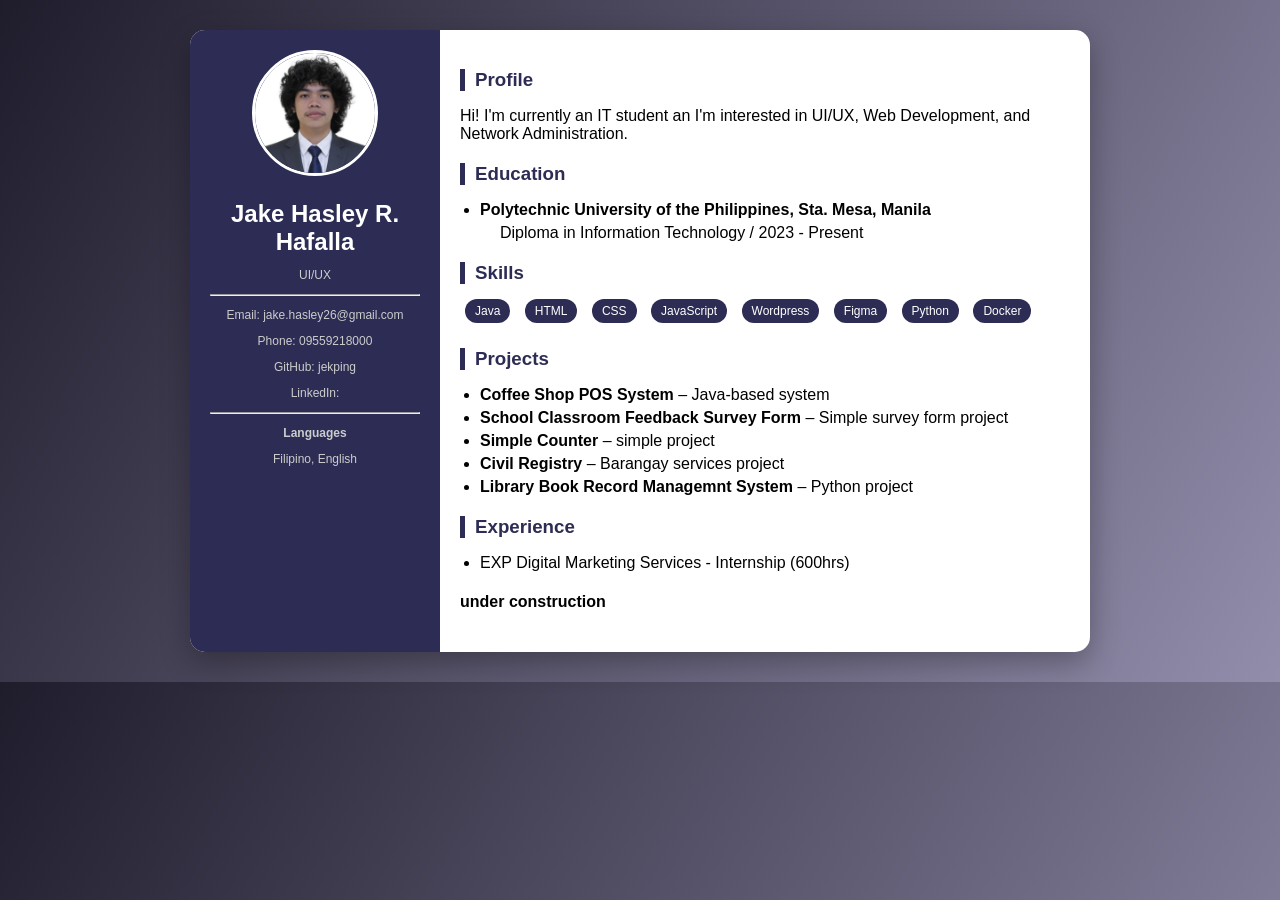
==== index.html @ 50ce78ed "first commit" ====
<!DOCTYPE html>
<html lang="en">
<head>
  <meta charset="UTF-8">
  <meta name="viewport" content="width=device-width, initial-scale=1.0">
  <link rel="stylesheet" href="style.css">
  <title>HAFALLA - CV</title>
</head>
<body>

  <div class="cv">

    <div class="sidebar">
      <img src="img.png" alt="Profile">
      <h2>Jake Hasley R. Hafalla</h2>
      <p>UI/UX</p>

      <hr>

      <p>Email: jake.hasley26@gmail.com</p>
      <p>Phone: 09559218000</p>
      <p>GitHub: jekping</a> </p>
      <p>LinkedIn:</p>
      <hr>

      <p><b>Languages</b></p>
      <p>Filipino, English</p>
    </div>

    <div class="main">

      <div class="section">
        <h3>Profile</h3>
        <p>Hi! I'm currently an IT student an I'm interested in UI/UX, Web Development, and Network Administration.</p>
      </div>

      <div class="section">
        <h3>Education</h3>
        <ul>
          <li><b>Polytechnic University of the Philippines, Sta. Mesa, Manila</b></li>
          <ul>Diploma in Information Technology / 2023 - Present </ul>
        </ul>
      </div>

      <div class="section">
        <h3>Skills</h3>
        <div class="skills">
          <span>Java</span>
          <span>HTML</span>
          <span>CSS</span>
          <span>JavaScript</span>
          <span>Wordpress</span>
          <span>Figma</span>
          <span>Python</span>
          <span>Docker</span>
        </div>
      </div>

      <div class="section">
        <h3>Projects</h3>
        <ul>
          <li><b>Coffee Shop POS System</b> – Java-based system</li>
          <li><b>School Classroom Feedback Survey Form</b> – Simple survey form project</li>
          <li><b>Simple Counter</b> – simple project</li>
          <li><b>Civil Registry</b> – Barangay services project</li>
          <li><b>Library Book Record Managemnt System</b> – Python project</li>
          
        </ul>
      </div>

      <div class="section">
        <h3>Experience</h3>
        <ul>
          <li>EXP Digital Marketing Services - Internship (600hrs)</li>
        </ul>
      </div>
      <h4>under construction</h4>
    </div>

  </div>

</body>
</html>
---- style.css ----
body {
  margin: 0;
  font-family: "Segoe UI", sans-serif;
  background: linear-gradient(120deg, #1f1c2c, #928dab);
  display: flex;
  justify-content: center;
  padding: 30px;
}

.cv {
  display: grid;
  grid-template-columns: 250px 1fr;
  width: 900px;
  background: white;
  border-radius: 15px;
  overflow: hidden;
  box-shadow: 0 10px 30px rgba(0, 0, 0, 0.3);
}

.sidebar {
  background: #2c2c54;
  color: white;
  padding: 20px;
  text-align: center;
}

.sidebar img {
  width: 120px;
  height: 120px;
  border-radius: 50%;
  margin-bottom: 10px;
  border: 3px solid white;
}

.sidebar h2 {
  margin: 10px 0 5px;
}

.sidebar p {
  font-size: 12px;
  color: #ccc;
}

.main {
  padding: 20px;
}

.section {
  margin-bottom: 20px;
}

.section h3 {
  border-left: 5px solid #2c2c54;
  padding-left: 10px;
  margin-bottom: 10px;
  color: #2c2c54;
}

.skills span {
  display: inline-block;
  background: #2c2c54;
  color: white;
  padding: 5px 10px;
  margin: 5px;
  border-radius: 15px;
  font-size: 12px;
}

ul {
  padding-left: 20px;
}

li {
  margin-bottom: 5px;
}
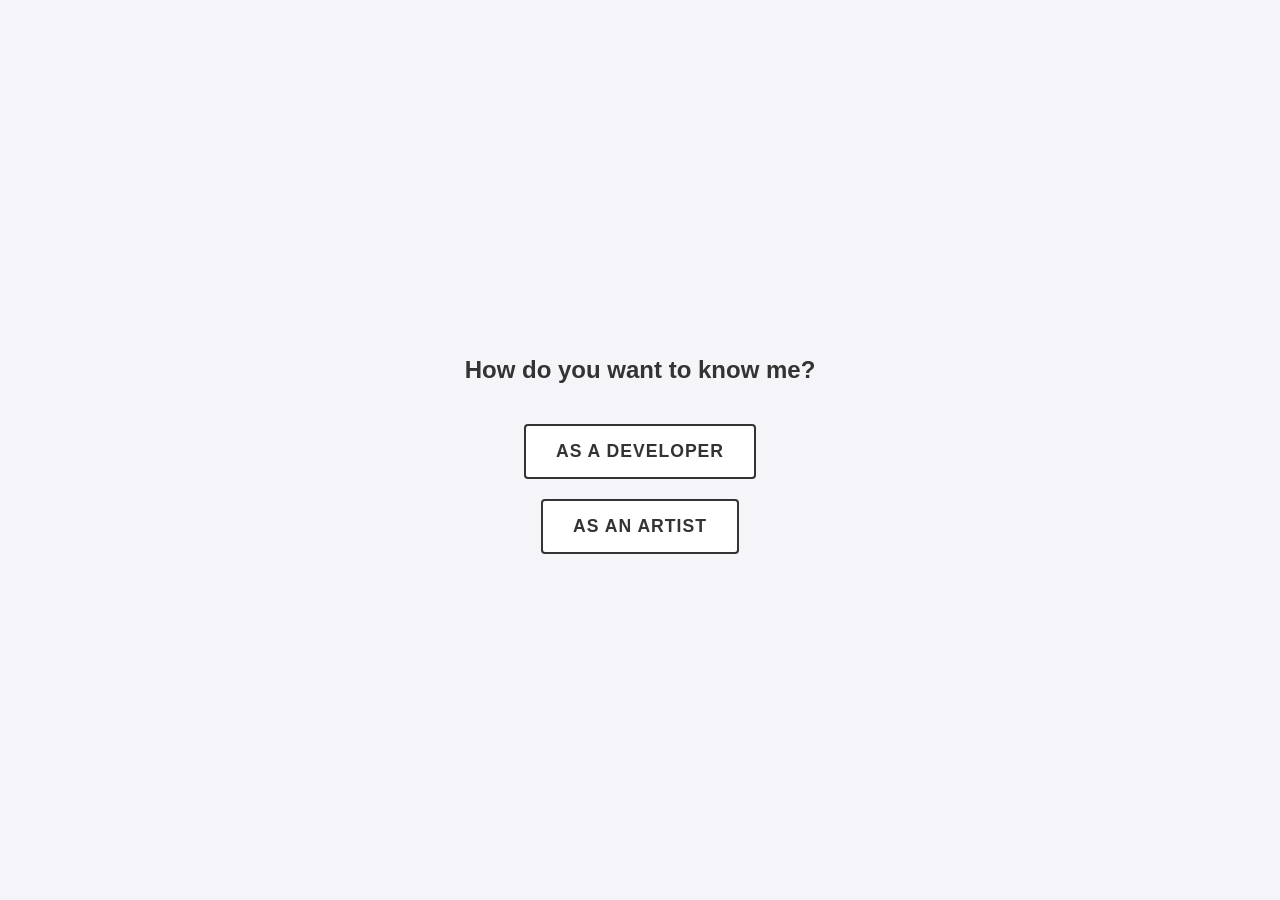
==== commit 705de4ae: "Revise index.html for introduction layout buttons landing page" ====
--- a/index.html
+++ b/index.html
@@ -1,83 +1,58 @@
 <!DOCTYPE html>
 <html lang="en">
 <head>
-  <meta charset="UTF-8">
-  <meta name="viewport" content="width=device-width, initial-scale=1.0">
-  <link rel="stylesheet" href="style.css">
-  <title>HAFALLA - CV</title>
+    <meta charset="UTF-8">
+    <meta name="viewport" content="width=device-width, initial-scale=1.0">
+    <title>Introduction</title>
+    <style>
+        body {
+        display: flex;
+        flex-direction: column;
+        align-items: center;
+        justify-content: center;
+        height: 100vh; 
+        margin: 0;
+        font-family: 'Segoe UI', Tahoma, Geneva, Verdana, sans-serif;
+        background-color: #f4f4f9;
+    }
+
+    h2 {
+        margin-bottom: 30px;
+        color: #333;
+    }
+
+    .button {
+        padding: 15px 30px;
+        margin: 10px;
+        font-size: 1.1rem;
+        font-weight: 600;
+        text-transform: uppercase;
+        letter-spacing: 1px;
+        cursor: pointer;
+        border: 2px solid #333;
+        background-color: white;
+        color: #333;
+        transition: all 0.3s ease;
+        border-radius: 4px;
+    }
+
+    .button:hover {
+        background-color: #333;
+        color: white;
+        transform: scale(1.05); 
+    }
+
+    .button:active {
+        transform: scale(0.98);
+    }
+    </style>
 </head>
 <body>
 
-  <div class="cv">
+    <h2>How do you want to know me?</h2>
 
-    <div class="sidebar">
-      <img src="img.png" alt="Profile">
-      <h2>Jake Hasley R. Hafalla</h2>
-      <p>UI/UX</p>
-
-      <hr>
-
-      <p>Email: jake.hasley26@gmail.com</p>
-      <p>Phone: 09559218000</p>
-      <p>GitHub: jekping</a> </p>
-      <p>LinkedIn:</p>
-      <hr>
-
-      <p><b>Languages</b></p>
-      <p>Filipino, English</p>
-    </div>
-
-    <div class="main">
-
-      <div class="section">
-        <h3>Profile</h3>
-        <p>Hi! I'm currently an IT student an I'm interested in UI/UX, Web Development, and Network Administration.</p>
-      </div>
-
-      <div class="section">
-        <h3>Education</h3>
-        <ul>
-          <li><b>Polytechnic University of the Philippines, Sta. Mesa, Manila</b></li>
-          <ul>Diploma in Information Technology / 2023 - Present </ul>
-        </ul>
-      </div>
-
-      <div class="section">
-        <h3>Skills</h3>
-        <div class="skills">
-          <span>Java</span>
-          <span>HTML</span>
-          <span>CSS</span>
-          <span>JavaScript</span>
-          <span>Wordpress</span>
-          <span>Figma</span>
-          <span>Python</span>
-          <span>Docker</span>
-        </div>
-      </div>
-
-      <div class="section">
-        <h3>Projects</h3>
-        <ul>
-          <li><b>Coffee Shop POS System</b> – Java-based system</li>
-          <li><b>School Classroom Feedback Survey Form</b> – Simple survey form project</li>
-          <li><b>Simple Counter</b> – simple project</li>
-          <li><b>Civil Registry</b> – Barangay services project</li>
-          <li><b>Library Book Record Managemnt System</b> – Python project</li>
-          
-        </ul>
-      </div>
-
-      <div class="section">
-        <h3>Experience</h3>
-        <ul>
-          <li>EXP Digital Marketing Services - Internship (600hrs)</li>
-        </ul>
-      </div>
-      <h4>under construction</h4>
-    </div>
-
-  </div>
+    <button class="button" onclick="window.location.href='dev.html'">as a developer</button>
+    <button class="button" onclick="window.location.href='artist.html'">as an artist</button>
 
 </body>
-</html>+</html>
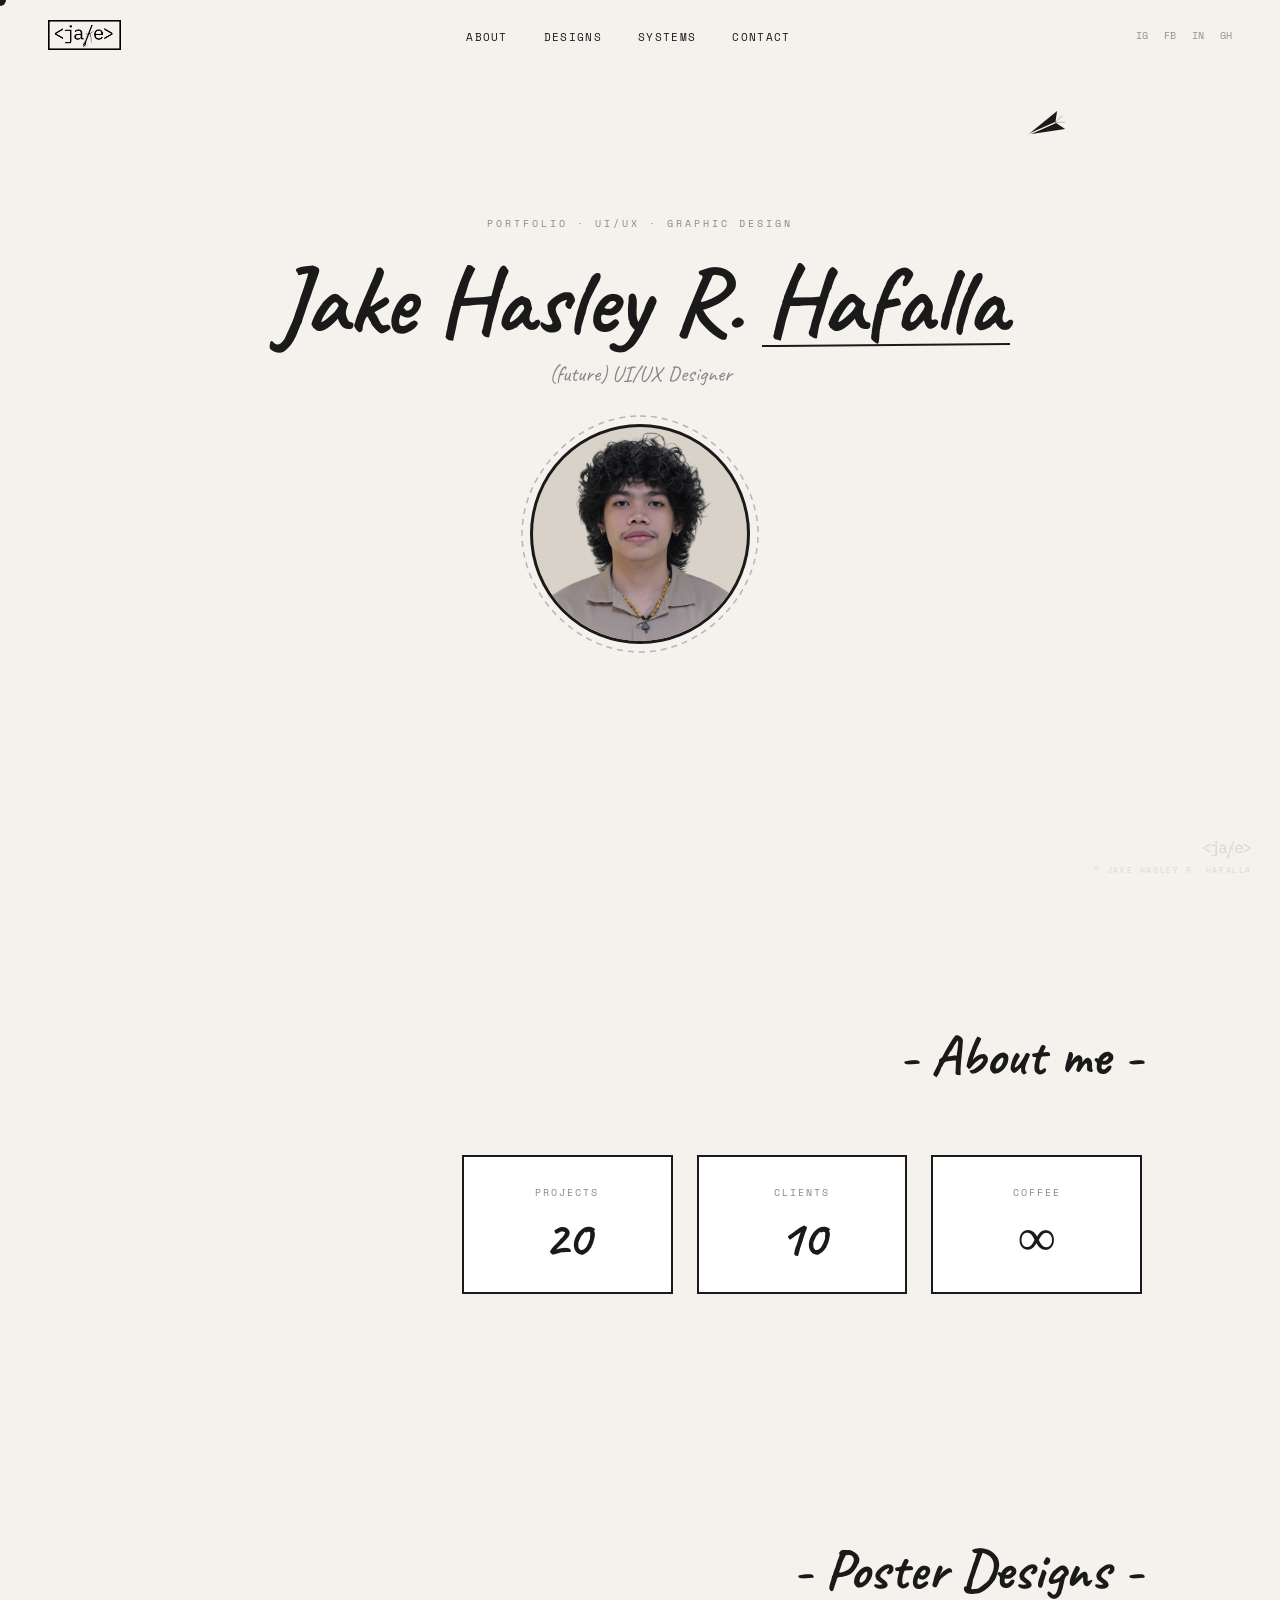
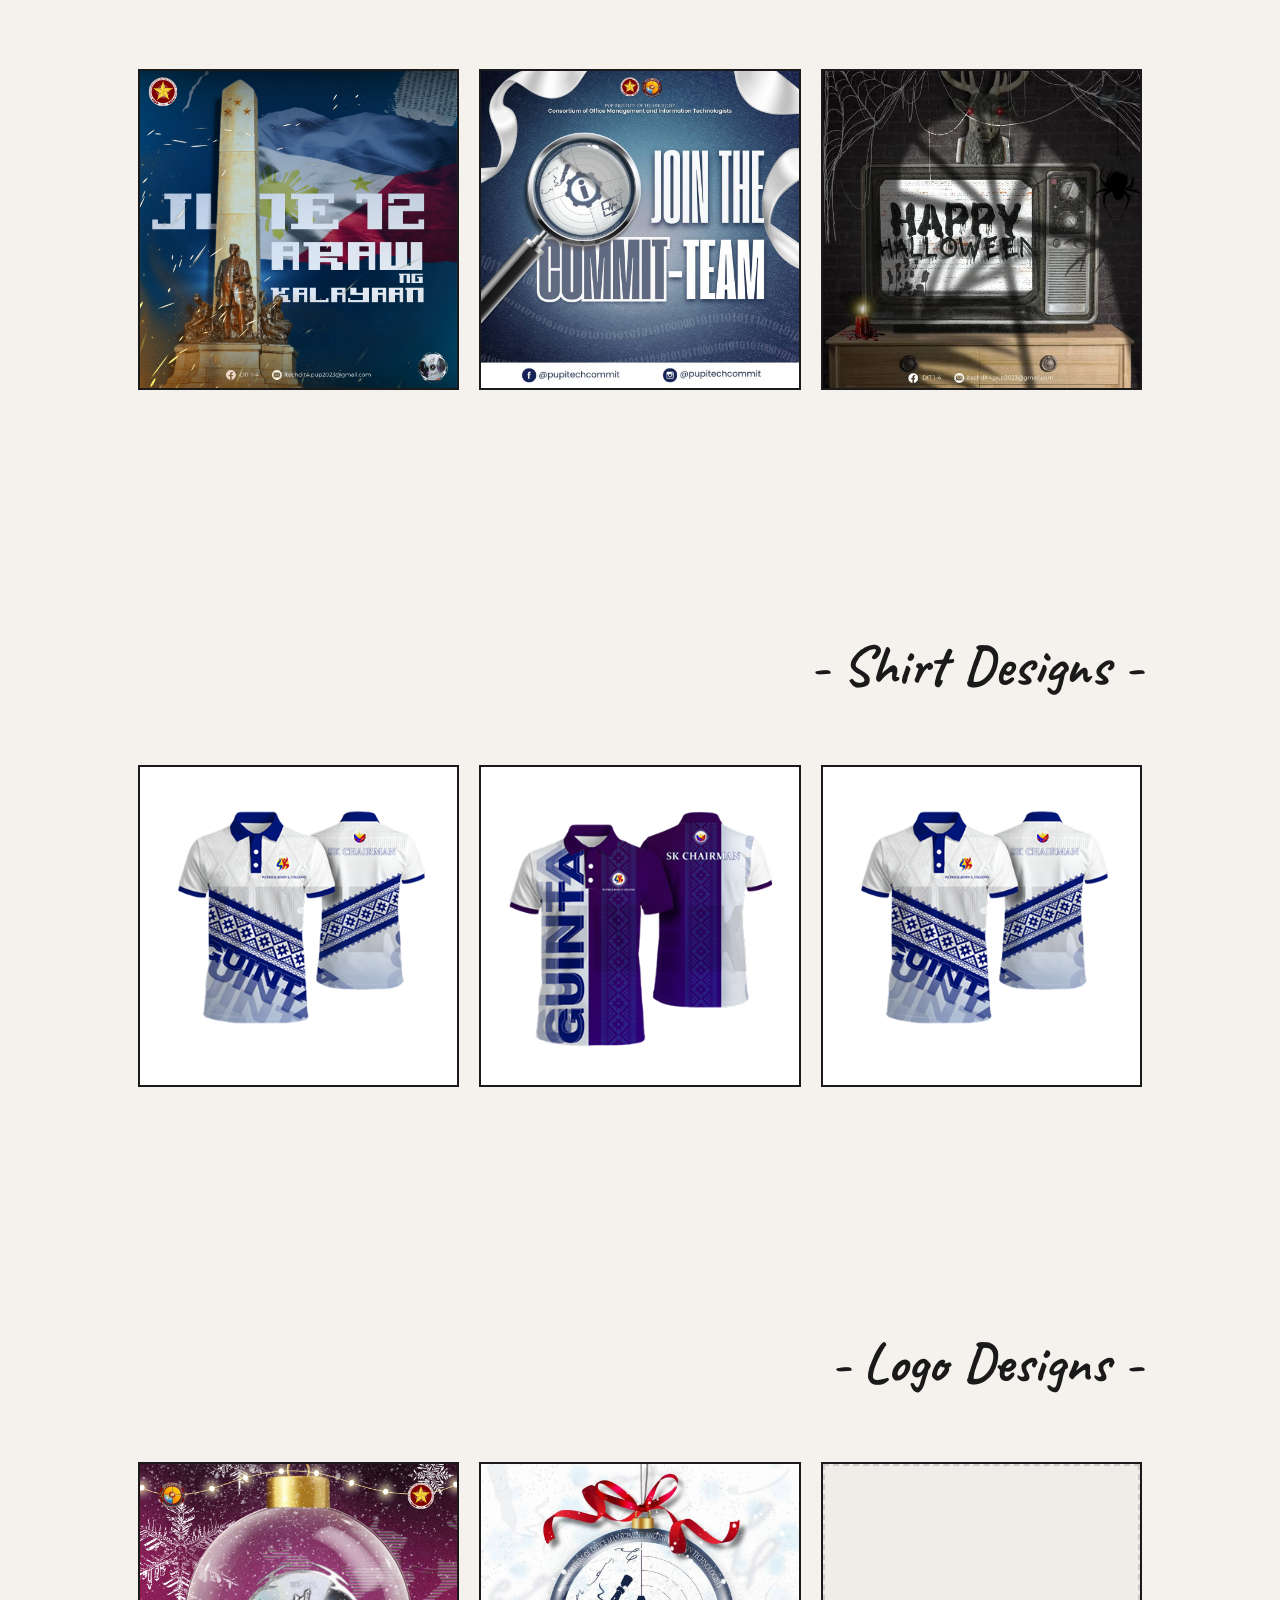
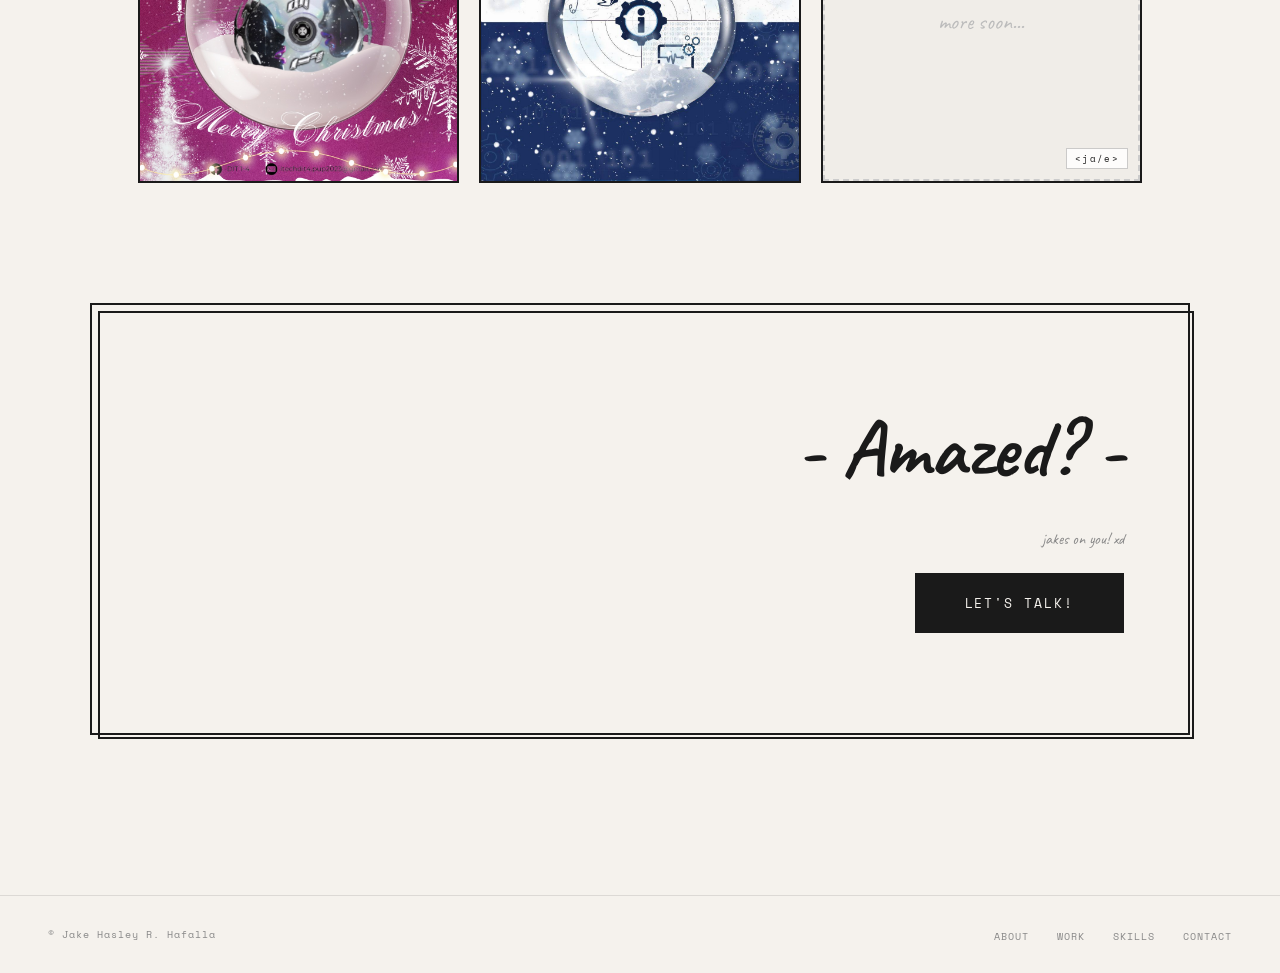
==== commit 4cc368dd: "updated" ====
--- a/index.html
+++ b/index.html
@@ -1,58 +1,170 @@
 <!DOCTYPE html>
 <html lang="en">
 <head>
-    <meta charset="UTF-8">
-    <meta name="viewport" content="width=device-width, initial-scale=1.0">
-    <title>Introduction</title>
-    <style>
-        body {
-        display: flex;
-        flex-direction: column;
-        align-items: center;
-        justify-content: center;
-        height: 100vh; 
-        margin: 0;
-        font-family: 'Segoe UI', Tahoma, Geneva, Verdana, sans-serif;
-        background-color: #f4f4f9;
-    }
-
-    h2 {
-        margin-bottom: 30px;
-        color: #333;
-    }
-
-    .button {
-        padding: 15px 30px;
-        margin: 10px;
-        font-size: 1.1rem;
-        font-weight: 600;
-        text-transform: uppercase;
-        letter-spacing: 1px;
-        cursor: pointer;
-        border: 2px solid #333;
-        background-color: white;
-        color: #333;
-        transition: all 0.3s ease;
-        border-radius: 4px;
-    }
-
-    .button:hover {
-        background-color: #333;
-        color: white;
-        transform: scale(1.05); 
-    }
-
-    .button:active {
-        transform: scale(0.98);
-    }
-    </style>
+<meta charset="UTF-8">
+<meta name="viewport" content="width=device-width, initial-scale=1.0">
+<title>Portifolio - Hafalla</title>
+<link rel="preconnect" href="https://fonts.googleapis.com">
+<link rel="stylesheet" href="style.css">
+<link href="https://fonts.googleapis.com/css2?family=Caveat:wght@400;600;700&family=Space+Mono:ital,wght@0,400;0,700;1,400&family=DM+Sans:ital,opsz,wght@0,9..40,300;0,9..40,500;1,9..40,300&display=swap" rel="stylesheet">
+<style>
+  
+</style>
 </head>
 <body>
 
-    <h2>How do you want to know me?</h2>
+<!--Custom Cursor-->
+<div class="cursor" id="cursor"></div>
+<div class="cursor-ring" id="cursorRing"></div> 
 
-    <button class="button" onclick="window.location.href='dev.html'">as a developer</button>
-    <button class="button" onclick="window.location.href='artist.html'">as an artist</button>
+<!-- ════════════════════════════
+     WATERMARK — bottom-right logo
+     ════════════════════════════ -->
+     
+<div class="watermark-corner" aria-hidden="true">
+  <img src="images/logo.png" style="width: 100%; height: auto; max-width: 50px;" alt="logo">
+  <span class="wm-label">© Jake Hasley R. Hafalla</span>
+</div>
 
+<!-- ════════════════════════════
+     NAVIGATION
+     ════════════════════════════ -->
+<nav id="main-nav">
+  <!-- PNG Logo — place your logo.png in the same folder as this file -->
+  <a href="#hero" class="nav-logo" id="nav-logo-link">
+    <img src="images/logo-header.png" alt="<ja/e> Logo" id="nav-logo-img"
+         onerror="this.style.display='none'; document.getElementById('nav-logo-badge').style.display='block';">
+    <span class="nav-logo-badge" id="nav-logo-badge">&lt;ja/e&gt;</span>
+  </a>
+
+  <!-- Links — disappear on scroll -->
+  <ul class="nav-links" id="nav-links">
+    <li><a href="#about">About</a></li>
+    <li><a href="#designs">Designs</a></li>
+    <li><a href="#">Systems</a></li>
+    <li><a href="#cta-outer">Contact</a></li>
+  </ul>
+
+  <div class="nav-social">
+    <a href="https://www.instagram.com/_zkezke/" target="_blank" title="Instagram">IG</a>
+    <a href="https://www.facebook.com/hasl3y" target="_blank " title="Facebook">FB</a>
+    <a href="https://www.linkedin.com/in/jake-hasley-hafalla-511683383/" target="_blank" title="LinkedIn">IN</a>
+    <a href="https://github.com/jekping" target="_blank" title="GitHub">GH</a>
+  </div>
+</nav>
+
+<!-- ════════════════════════════
+     AIRPLANE CANVAS — full page
+     ════════════════════════════ -->
+<canvas id="airplane-canvas"></canvas>
+
+<!-- ════════════════════════════
+     HERO
+     ════════════════════════════ -->
+<section id="hero">
+  <p class="hero-tag">Portfolio · UI/UX · Graphic Design</p>
+  <h1 class="hero-name">Jake Hasley R. <span class="scratch">Hafalla</span></h1>
+  <p class="hero-subtitle">(future) UI/UX Designer</p>
+  <div class="hero-photo-wrap">
+    <svg class="hero-ring-svg" viewBox="0 0 256 256" fill="none">
+      <path d="M128 10 C190 10,246 66,246 128 C246 190,190 246,128 246 C66 246,10 190,10 128 C10 66,66 10,128 10Z"
+        stroke="#1a1a1a" stroke-width="1.5" stroke-dasharray="6 5" fill="none" opacity="0.28"/>
+    </svg>
+    <div class="hero-photo-circle">
+      <!-- Replace photo.jpg with your actual portrait -->
+      <img src="images/profile.png" alt="Jake Hasley R. Hafalla"
+           onerror="this.style.display='none';">
+      <span class="hero-photo-placeholder" id="photo-fallback" style="display:none;">
+        <br>
+      </span>
+    </div>
+  </div>
+</section>
+
+<!-- ════════════════════════════
+     ABOUT
+     ════════════════════════════ -->
+<section id="about">
+  <h2 class="section-title reveal">About me</h2>
+  <div class="stats-grid reveal">
+    <div class="stat-card">
+      <div class="stat-label">Projects</div>
+      <div class="stat-value" data-count="20">0</div>
+    </div>
+    <div class="stat-card">
+      <div class="stat-label">Clients</div>
+      <div class="stat-value" data-count="10">0</div>
+    </div>
+    <div class="stat-card">
+      <div class="stat-label">Coffee</div>
+      <div class="stat-value">∞</div>
+    </div>
+  </div>
+</section>
+
+<!-- ════════════════════════════
+     POSTER DESIGNS
+     ════════════════════════════ -->
+<section id="designs">
+  <h2 class="section-title reveal">Poster Designs</h2>
+  <div class="portfolio-grid reveal">
+    <div class="portfolio-card"><div class="portfolio-card-inner"><img src="images/kalayaan.jpg" alt="araw ng kalayaan" style="width: 100%; height: 100%; object-fit: contain;"></div></div>
+    <div class="portfolio-card"><div class="portfolio-card-inner"><img src="images/recruit.jpg" alt="araw ng kalayaan" style="width: 100%; height: 100%; object-fit: contain;"></div></div>
+    <div class="portfolio-card"><div class="portfolio-card-inner"><img src="images/halloween.jpg" alt="araw ng kalayaan" style="width: 100%; height: 100%; object-fit: contain;"></div></div>
+  </div>
+</section>
+
+<!-- ════════════════════════════
+     SHIRT DESIGNS
+     ════════════════════════════ -->
+<section>
+  <h2 class="section-title reveal">Shirt Designs</h2>
+  <div class="portfolio-grid reveal">
+    <div class="portfolio-card"><div class="portfolio-card-inner"><img src="images/GUINTA design 2.png" alt="araw ng kalayaan" style="width: 100%; height: 100%; object-fit: contain;"></div></div>
+    <div class="portfolio-card"><div class="portfolio-card-inner"><img src="images/GUINTA design 1.png" alt="araw ng kalayaan" style="width: 100%; height: 100%; object-fit: contain;"></div></div>
+    <div class="portfolio-card"><div class="portfolio-card-inner"><img src="images/GUINTA design 2.png" alt="araw ng kalayaan" style="width: 100%; height: 100%; object-fit: contain;"></div></div>
+  </div>
+</section>
+
+<!-- ════════════════════════════
+     LOGO DESIGNS
+     ════════════════════════════ -->
+<section id="skills">
+  <h2 class="section-title reveal">Logo Designs</h2>
+  <div class="portfolio-grid reveal">
+    <div class="portfolio-card"><div class="portfolio-card-inner"><img src="images/dit34.jpg" alt="araw ng kalayaan" style="width: 100%; height: 100%; object-fit: contain;"></div></div>
+    <div class="portfolio-card"><div class="portfolio-card-inner"><img src="images/commit.jpg" alt="araw ng kalayaan" style="width: 100%; height: 100%; object-fit: contain;"></div></div>
+    <div class="portfolio-card"><div class="portfolio-card-inner mock-logo-empty" style="border:2px dashed #ccc;">
+      <span style="font-family:'Caveat',cursive;font-size:22px;color:#bbb;">more soon...</span>
+      <div class="card-tag">&lt;ja/e&gt;</div>
+    </div></div>
+  </div>
+</section>
+
+<!-- ════════════════════════════
+     CTA
+     ════════════════════════════ -->
+<div id="cta-outer">
+  <section id="cta" class="reveal">
+    <h2 class="cta-title">- Amazed? -</h2>
+    <p class="cta-sub">jakes on you! xd</p>
+    <a href="mailto:jake.hasley26@gmail.com" class="btn-talk">Let's Talk!</a>
+  </section>
+</div>
+
+<!-- ════════════════════════════
+     FOOTER
+     ════════════════════════════ -->
+<footer>
+  <p>© Jake Hasley R. Hafalla</p>
+  <ul class="footer-links">
+    <li><a href="#about">About</a></li>
+    <li><a href="#work">Work</a></li>
+    <li><a href="#skills">Skills</a></li>
+    <li><a href="#cta-outer">Contact</a></li>
+  </ul>
+</footer>
+
+<script src="script.js"></script>
 </body>
 </html>
--- a/style.css
+++ b/style.css
@@ -0,0 +1,525 @@
+:root {
+  --bg: #f5f2ed;
+  --ink: #1a1a1a;
+  --muted: #888;
+  --card-bg: #ffffff;
+}
+
+*,
+*::before,
+*::after {
+  box-sizing: border-box;
+  margin: 0;
+  padding: 0;
+}
+html {
+  scroll-behavior: smooth;
+}
+body {
+  background: var(--bg);
+  color: var(--ink);
+  font-family: "DM Sans", sans-serif;
+  overflow-x: hidden;
+  
+}
+
+/* ── CUSTOM CURSOR ── */
+.cursor {
+  position: fixed;
+  width: 12px;
+  height: 12px;
+  background: var(--ink);
+  border-radius: 50%;
+  pointer-events: none;
+  z-index: 9999;
+  transform: translate(-50%, -50%);
+  transition:
+    transform 0.15s ease,
+    width 0.2s,
+    height 0.2s;
+  mix-blend-mode: multiply;
+}
+
+
+/* ── WATERMARK — bottom-right corner ── */
+.watermark-corner {
+  position: fixed;
+  bottom: 24px;
+  right: 28px;
+  z-index: 200;
+  pointer-events: none;
+  user-select: none;
+  opacity: 0.12;
+  display: flex;
+  flex-direction: column;
+  align-items: flex-end;
+  gap: 5px;
+}
+
+.watermark-corner .wm-label {
+  font-family: "Space Mono", monospace;
+  font-size: 8px;
+  letter-spacing: 0.2em;
+  text-transform: uppercase;
+  color: var(--ink);
+}
+
+/* ── NAV ── */
+nav {
+  position: fixed;
+  top: 0;
+  left: 0;
+  right: 0;
+  display: flex;
+  justify-content: space-between;
+  align-items: center;
+  padding: 20px 48px;
+  z-index: 500;
+}
+
+/* PNG logo wrapper */
+.nav-logo {
+  display: flex;
+  align-items: center;
+  text-decoration: none;
+}
+.nav-logo img {
+  height: 30px;
+  width: auto;
+  display: block;
+}
+/* Fallback text badge — shown when PNG is missing */
+.nav-logo-badge {
+  font-family: "Space Mono", monospace;
+  font-size: 13px;
+  font-weight: 700;
+  color: var(--ink);
+  border: 2px solid var(--ink);
+  padding: 5px 11px;
+  letter-spacing: -0.02em;
+  display: none;
+}
+
+/* Nav links — fade+slide up when scrolled */
+.nav-links {
+  display: flex;
+  gap: 36px;
+  list-style: none;
+  transition:
+    opacity 0.35s ease,
+    transform 0.35s ease;
+}
+.nav-links.hidden {
+  opacity: 0;
+  transform: translateY(-10px);
+  pointer-events: none;
+}
+.nav-links a {
+  font-family: "Space Mono", monospace;
+  font-size: 11px;
+  letter-spacing: 0.12em;
+  text-transform: uppercase;
+  color: var(--ink);
+  text-decoration: none;
+  position: relative;
+  cursor: none;
+}
+.nav-links a::after {
+  content: "";
+  position: absolute;
+  bottom: -2px;
+  left: 0;
+  width: 0;
+  height: 1.5px;
+  background: var(--ink);
+  transition: width 0.3s ease;
+}
+.nav-links a:hover::after {
+  width: 100%;
+}
+
+.nav-social {
+  display: flex;
+  gap: 16px;
+  align-items: center;
+}
+.nav-social a {
+  font-family: "Space Mono", monospace;
+  font-size: 10px;
+  color: var(--ink);
+  text-decoration: none;
+  opacity: 0.45;
+  transition: opacity 0.2s;
+}
+.nav-social a:hover {
+  opacity: 1;
+}
+
+/* ── AIRPLANE CANVAS — absolute, full page ── */
+#airplane-canvas {
+  position: absolute;
+  top: 0;
+  left: 0;
+  width: 100%;
+  pointer-events: none;
+  z-index: 50;
+}
+
+/* ── HERO ── */
+#hero {
+  min-height: 100vh;
+  display: flex;
+  flex-direction: column;
+  align-items: center;
+  justify-content: center;
+  padding-top: 80px;
+  position: relative;
+}
+.hero-tag {
+  font-family: "Space Mono", monospace;
+  font-size: 10px;
+  letter-spacing: 0.3em;
+  text-transform: uppercase;
+  color: var(--muted);
+  margin-bottom: 20px;
+  opacity: 0;
+  animation: fadeUp 0.8s 0.2s ease forwards;
+}
+.hero-name {
+  font-family: "Caveat", cursive;
+  font-size: clamp(52px, 8vw, 96px);
+  font-weight: 700;
+  line-height: 1.05;
+  text-align: center;
+  opacity: 0;
+  animation: fadeUp 0.9s 0.4s ease forwards;
+}
+.hero-name .scratch {
+  position: relative;
+  display: inline-block;
+}
+.hero-name .scratch::after {
+  content: "";
+  position: absolute;
+  bottom: 6px;
+  left: -4px;
+  right: -4px;
+  height: 2px;
+  background: var(--ink);
+  transform: rotate(-0.5deg);
+}
+.hero-subtitle {
+  font-family: "Caveat", cursive;
+  font-size: 22px;
+  color: var(--muted);
+  margin-top: 8px;
+  opacity: 0;
+  animation: fadeUp 0.9s 0.55s ease forwards;
+}
+.hero-photo-wrap {
+  position: relative;
+  margin-top: 36px;
+  opacity: 0;
+  animation: fadeUp 1s 0.7s ease forwards;
+}
+.hero-photo-circle {
+  width: 220px;
+  height: 220px;
+  border-radius: 50%;
+  background: #d8d2c8;
+  border: 3px solid var(--ink);
+  display: flex;
+  align-items: center;
+  justify-content: center;
+  position: relative;
+  z-index: 2;
+  overflow: hidden;
+}
+.hero-photo-circle img {
+  width: 100%;
+  height: 100%;
+  object-fit: cover;
+  border-radius: 50%;
+  display: block;
+}
+.hero-photo-placeholder {
+  font-family: "Caveat", cursive;
+  font-size: 15px;
+  color: #888;
+  text-align: center;
+  padding: 20px;
+}
+.hero-ring-svg {
+  position: absolute;
+  top: -18px;
+  left: -18px;
+  width: calc(100% + 36px);
+  height: calc(100% + 36px);
+  z-index: 1;
+  animation: spinDash 40s linear infinite;
+}
+
+/* ── SECTIONS ── */
+section {
+  padding: 120px 48px;
+  max-width: 1100px;
+  margin: 0 auto;
+  position: relative;
+}
+
+/* Section titles — RIGHT aligned */
+.section-title {
+  font-family: "Caveat", cursive;
+  font-size: clamp(36px, 5vw, 56px);
+  font-weight: 700;
+  text-align: right;
+  margin-bottom: 64px;
+  display: block;
+  width: 100%;
+}
+.section-title::before {
+  content: "- ";
+}
+.section-title::after {
+  content: " -";
+}
+
+/* ── STATS ── */
+.stats-grid {
+  display: grid;
+  grid-template-columns: repeat(3, 1fr);
+  gap: 24px;
+  max-width: 680px;
+  margin-left: auto;
+}
+.stat-card {
+  background: var(--card-bg);
+  border: 2px solid var(--ink);
+  padding: 28px 20px;
+  text-align: center;
+  transition:
+    transform 0.2s ease,
+    box-shadow 0.2s ease;
+  cursor: none;
+}
+.stat-card:hover {
+  transform: translate(-4px, -4px);
+  box-shadow: 6px 6px 0 var(--ink);
+}
+.stat-label {
+  font-family: "Space Mono", monospace;
+  font-size: 10px;
+  letter-spacing: 0.2em;
+  text-transform: uppercase;
+  color: var(--muted);
+  margin-bottom: 12px;
+}
+.stat-value {
+  font-family: "Caveat", cursive;
+  font-size: 52px;
+  font-weight: 700;
+  line-height: 1;
+}
+
+/* ── PORTFOLIO ── */
+.portfolio-grid {
+  display: grid;
+  grid-template-columns: repeat(3, 1fr);
+  gap: 20px;
+}
+.portfolio-card {
+  background: var(--card-bg);
+  border: 2px solid var(--ink);
+  aspect-ratio: 2/2;
+  overflow: hidden;
+  position: relative;
+  cursor: none;
+  transition:
+    transform 0.25s ease,
+    box-shadow 0.25s ease;
+}
+.portfolio-card:hover {
+  transform: translate(-5px, -5px) rotate(-0.5deg);
+  box-shadow: 8px 8px 0 var(--ink);
+  z-index: 10;
+}
+.portfolio-card-inner {
+  width: 100%;
+  height: 100%;
+  display: flex;
+  align-items: center;
+  justify-content: center;
+  position: relative;
+}
+
+.mock-logo-empty {
+  background: #f0ede8;
+}
+.card-tag {
+  position: absolute;
+  bottom: 10px;
+  right: 10px;
+  font-family: "Space Mono", monospace;
+  font-size: 9px;
+  letter-spacing: 0.15em;
+  background: rgba(255, 255, 255, 0.85);
+  padding: 3px 8px;
+  color: var(--ink);
+  border: 1px solid rgba(0, 0, 0, 0.2);
+}
+
+/* ── CTA ── */
+#cta-outer {
+  padding: 0 48px 80px;
+  max-width: 1196px;
+  margin: 0 auto;
+}
+#cta {
+  text-align: right;
+  padding: 100px 64px;
+  border: 2px solid var(--ink);
+  position: relative;
+}
+#cta::before {
+  content: "";
+  position: absolute;
+  top: 6px;
+  left: 6px;
+  right: -6px;
+  bottom: -6px;
+  border: 2px solid var(--ink);
+  z-index: -1;
+}
+.cta-eyebrow {
+  font-family: "Caveat", cursive;
+  font-size: 18px;
+  color: var(--muted);
+  margin-bottom: 8px;
+}
+.cta-sub {
+  font-family: "Caveat", cursive;
+  font-size: 16px;
+  color: var(--muted);
+  margin-bottom: 24px;
+}
+.cta-title {
+  font-family: "Caveat", cursive;
+  font-size: clamp(48px, 7vw, 80px);
+  font-weight: 700;
+  line-height: 1.1;
+  margin-bottom: 36px;
+}
+.btn-talk {
+  display: inline-block;
+  background: var(--ink);
+  color: var(--bg);
+  font-family: "Space Mono", monospace;
+  font-size: 13px;
+  letter-spacing: 0.15em;
+  text-transform: uppercase;
+  padding: 18px 48px;
+  text-decoration: none;
+  border: 2px solid var(--ink);
+  transition:
+    transform 0.2s ease,
+    box-shadow 0.2s ease,
+    background 0.2s,
+    color 0.2s;
+  cursor: none;
+}
+.btn-talk:hover {
+  transform: translate(-4px, -4px);
+  box-shadow: 6px 6px 0 var(--ink);
+  background: var(--bg);
+  color: var(--ink);
+}
+
+/* ── FOOTER ── */
+footer {
+  padding: 28px 48px;
+  display: flex;
+  justify-content: space-between;
+  align-items: center;
+  border-top: 1.5px solid rgba(0, 0, 0, 0.1);
+  margin-top: 80px;
+}
+footer p {
+  font-family: "Space Mono", monospace;
+  font-size: 10px;
+  letter-spacing: 0.1em;
+  color: var(--muted);
+}
+.footer-links {
+  display: flex;
+  gap: 28px;
+  list-style: none;
+}
+.footer-links a {
+  font-family: "Space Mono", monospace;
+  font-size: 10px;
+  letter-spacing: 0.1em;
+  text-transform: uppercase;
+  color: var(--muted);
+  text-decoration: none;
+  transition: color 0.2s;
+}
+.footer-links a:hover {
+  color: var(--ink);
+}
+
+/* ── SCROLL REVEAL ── */
+.reveal {
+  opacity: 0;
+  transform: translateY(28px);
+  transition:
+    opacity 0.7s ease,
+    transform 0.7s ease;
+}
+.reveal.visible {
+  opacity: 1;
+  transform: translateY(0);
+}
+
+@keyframes fadeUp {
+  from {
+    opacity: 0;
+    transform: translateY(24px);
+  }
+  to {
+    opacity: 1;
+    transform: translateY(0);
+  }
+}
+@keyframes spinDash {
+  from {
+    transform: rotate(0deg);
+  }
+  to {
+    transform: rotate(360deg);
+  }
+}
+
+@media (max-width: 768px) {
+  nav {
+    padding: 16px 24px;
+  }
+  section {
+    padding: 80px 24px;
+  }
+  .portfolio-grid {
+    grid-template-columns: 1fr 1fr;
+  }
+  .stats-grid {
+    grid-template-columns: 1fr;
+    max-width: 280px;
+  }
+  #cta {
+    padding: 64px 24px;
+    text-align: left;
+  }
+  footer {
+    flex-direction: column;
+    gap: 16px;
+    text-align: center;
+  }
+}
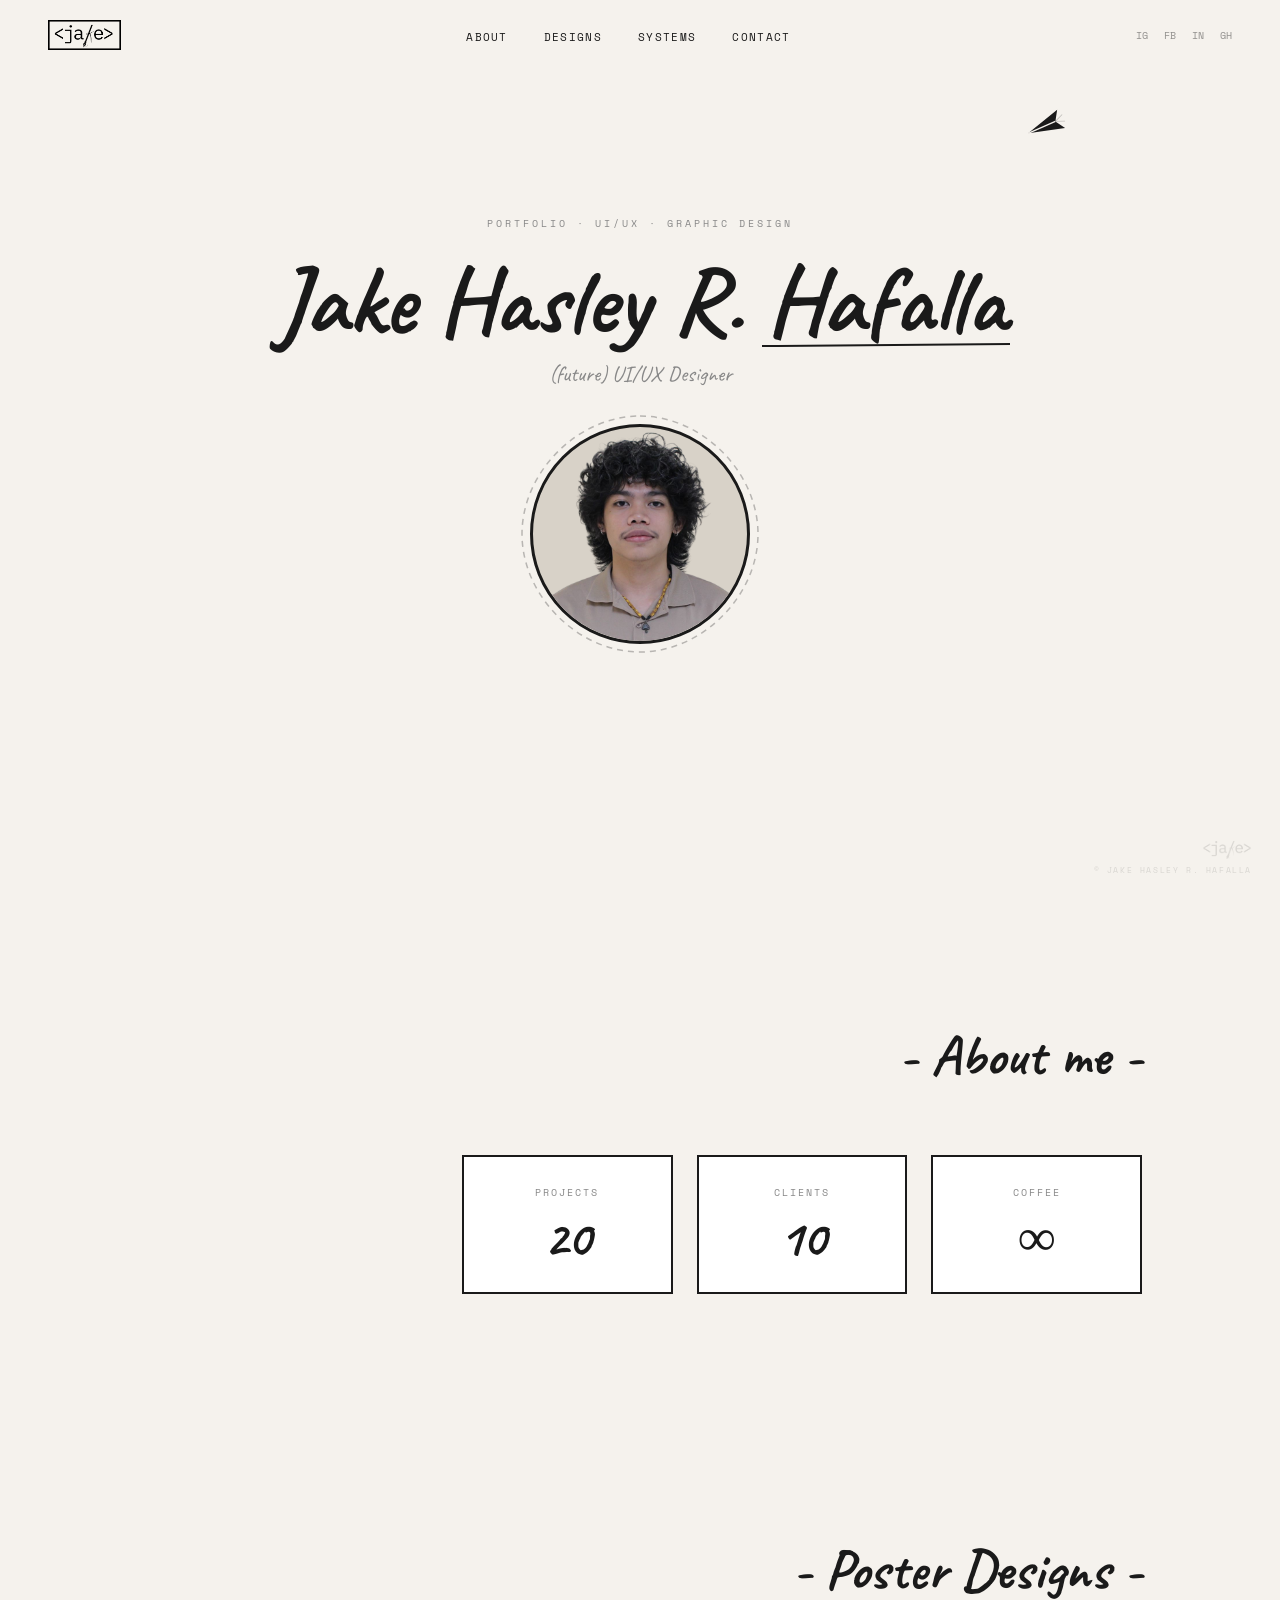
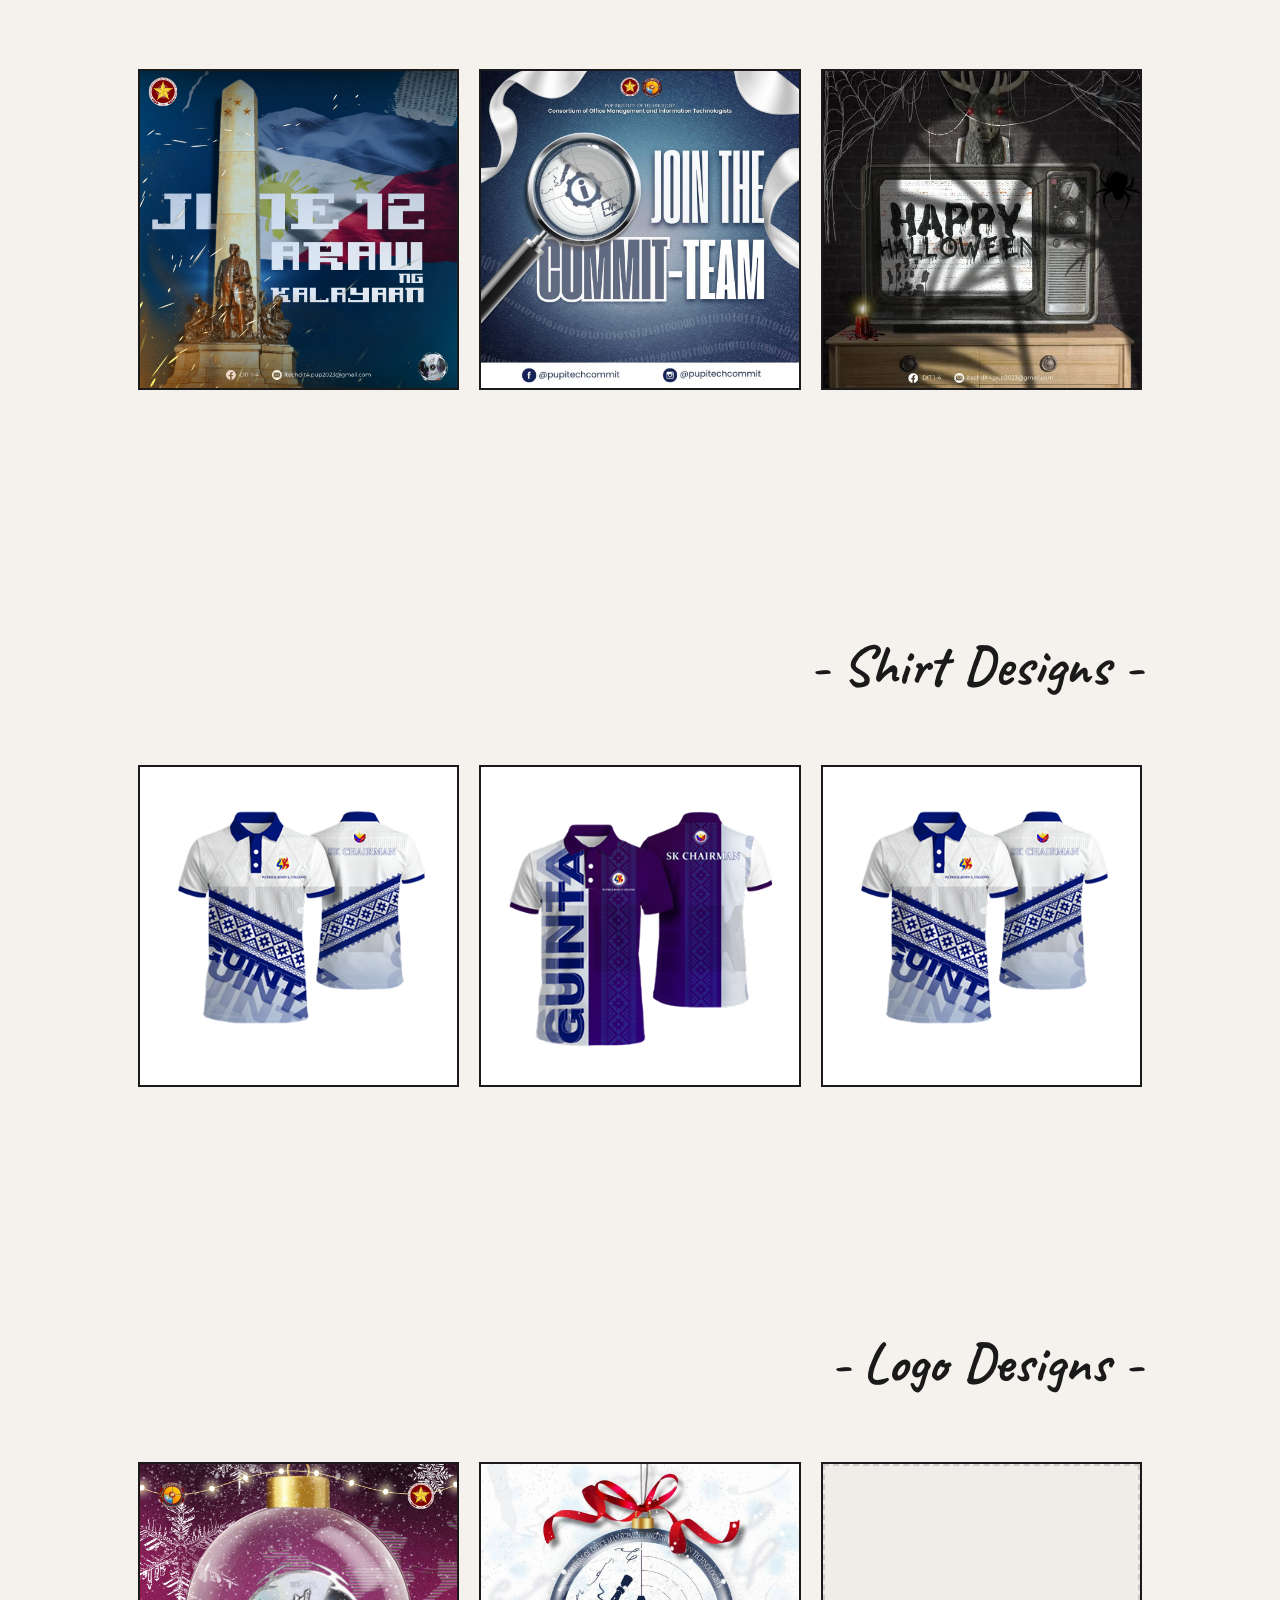
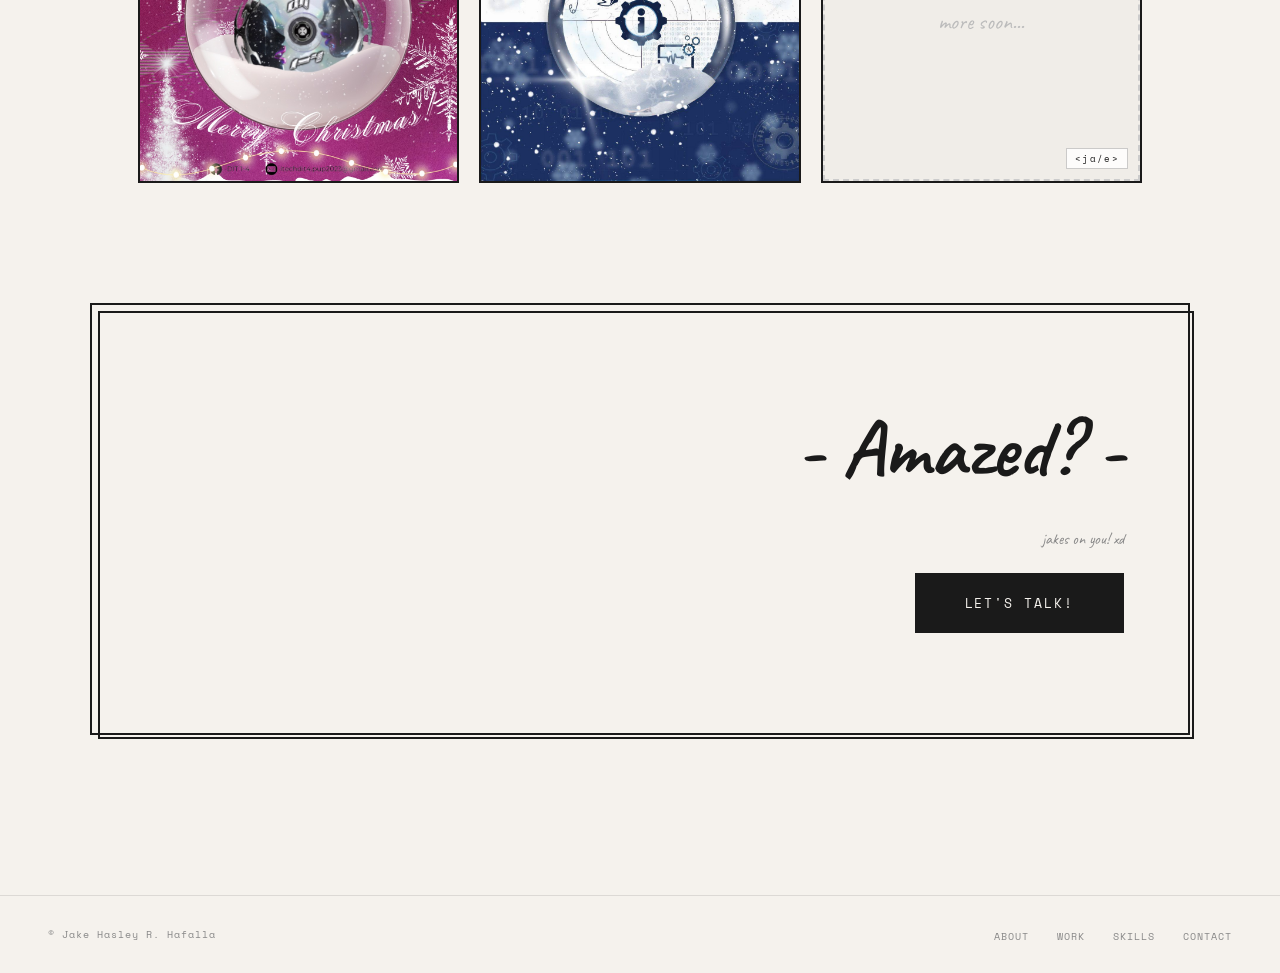
==== commit 1c294ede: "added some changes" ====
--- a/index.html
+++ b/index.html
@@ -13,22 +13,12 @@
 </head>
 <body>
 
-<!--Custom Cursor-->
-<div class="cursor" id="cursor"></div>
-<div class="cursor-ring" id="cursorRing"></div> 
-
-<!-- ════════════════════════════
-     WATERMARK — bottom-right logo
-     ════════════════════════════ -->
      
 <div class="watermark-corner" aria-hidden="true">
   <img src="images/logo.png" style="width: 100%; height: auto; max-width: 50px;" alt="logo">
   <span class="wm-label">© Jake Hasley R. Hafalla</span>
 </div>
 
-<!-- ════════════════════════════
-     NAVIGATION
-     ════════════════════════════ -->
 <nav id="main-nav">
   <!-- PNG Logo — place your logo.png in the same folder as this file -->
   <a href="#hero" class="nav-logo" id="nav-logo-link">
@@ -37,7 +27,6 @@
     <span class="nav-logo-badge" id="nav-logo-badge">&lt;ja/e&gt;</span>
   </a>
 
-  <!-- Links — disappear on scroll -->
   <ul class="nav-links" id="nav-links">
     <li><a href="#about">About</a></li>
     <li><a href="#designs">Designs</a></li>
@@ -53,14 +42,8 @@
   </div>
 </nav>
 
-<!-- ════════════════════════════
-     AIRPLANE CANVAS — full page
-     ════════════════════════════ -->
 <canvas id="airplane-canvas"></canvas>
 
-<!-- ════════════════════════════
-     HERO
-     ════════════════════════════ -->
 <section id="hero">
   <p class="hero-tag">Portfolio · UI/UX · Graphic Design</p>
   <h1 class="hero-name">Jake Hasley R. <span class="scratch">Hafalla</span></h1>
@@ -71,7 +54,6 @@
         stroke="#1a1a1a" stroke-width="1.5" stroke-dasharray="6 5" fill="none" opacity="0.28"/>
     </svg>
     <div class="hero-photo-circle">
-      <!-- Replace photo.jpg with your actual portrait -->
       <img src="images/profile.png" alt="Jake Hasley R. Hafalla"
            onerror="this.style.display='none';">
       <span class="hero-photo-placeholder" id="photo-fallback" style="display:none;">
@@ -81,9 +63,6 @@
   </div>
 </section>
 
-<!-- ════════════════════════════
-     ABOUT
-     ════════════════════════════ -->
 <section id="about">
   <h2 class="section-title reveal">About me</h2>
   <div class="stats-grid reveal">
@@ -102,9 +81,6 @@
   </div>
 </section>
 
-<!-- ════════════════════════════
-     POSTER DESIGNS
-     ════════════════════════════ -->
 <section id="designs">
   <h2 class="section-title reveal">Poster Designs</h2>
   <div class="portfolio-grid reveal">
@@ -114,9 +90,6 @@
   </div>
 </section>
 
-<!-- ════════════════════════════
-     SHIRT DESIGNS
-     ════════════════════════════ -->
 <section>
   <h2 class="section-title reveal">Shirt Designs</h2>
   <div class="portfolio-grid reveal">
@@ -126,9 +99,6 @@
   </div>
 </section>
 
-<!-- ════════════════════════════
-     LOGO DESIGNS
-     ════════════════════════════ -->
 <section id="skills">
   <h2 class="section-title reveal">Logo Designs</h2>
   <div class="portfolio-grid reveal">
@@ -141,9 +111,6 @@
   </div>
 </section>
 
-<!-- ════════════════════════════
-     CTA
-     ════════════════════════════ -->
 <div id="cta-outer">
   <section id="cta" class="reveal">
     <h2 class="cta-title">- Amazed? -</h2>
@@ -152,9 +119,6 @@
   </section>
 </div>
 
-<!-- ════════════════════════════
-     FOOTER
-     ════════════════════════════ -->
 <footer>
   <p>© Jake Hasley R. Hafalla</p>
   <ul class="footer-links">
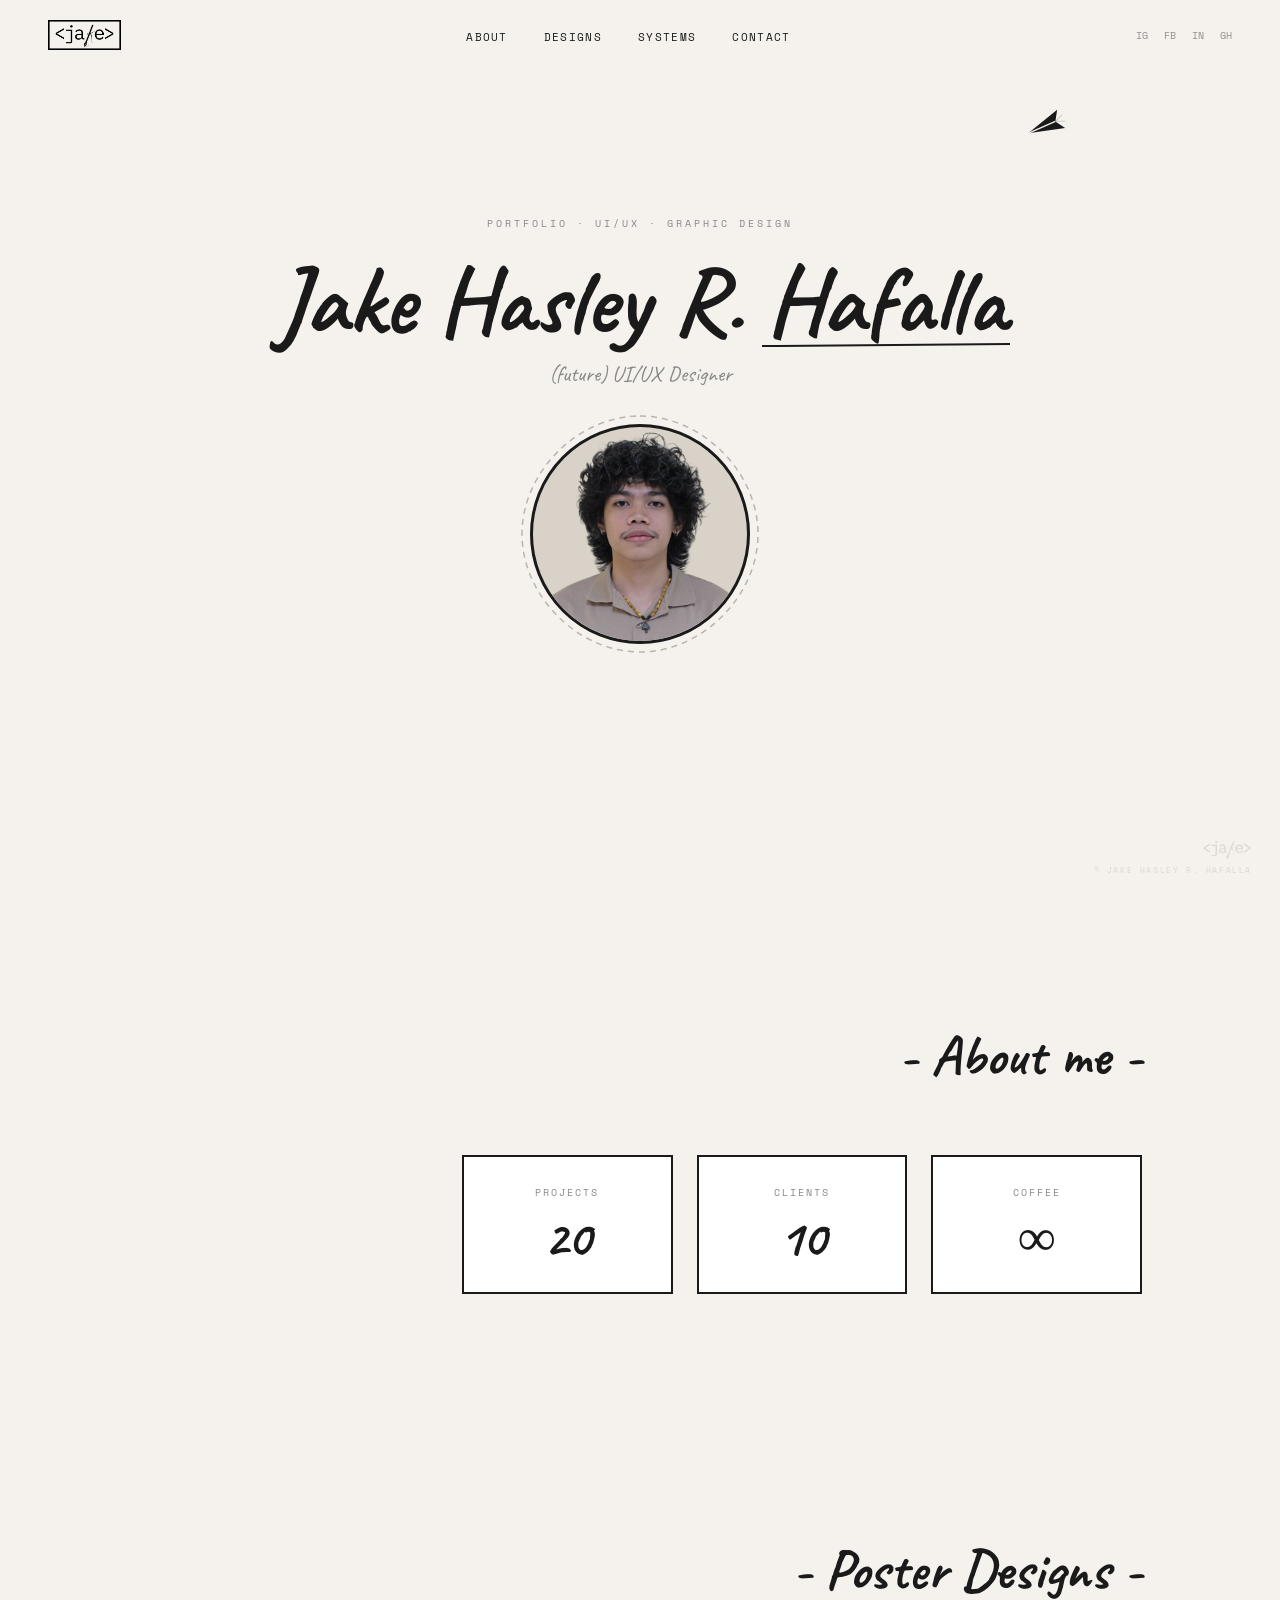
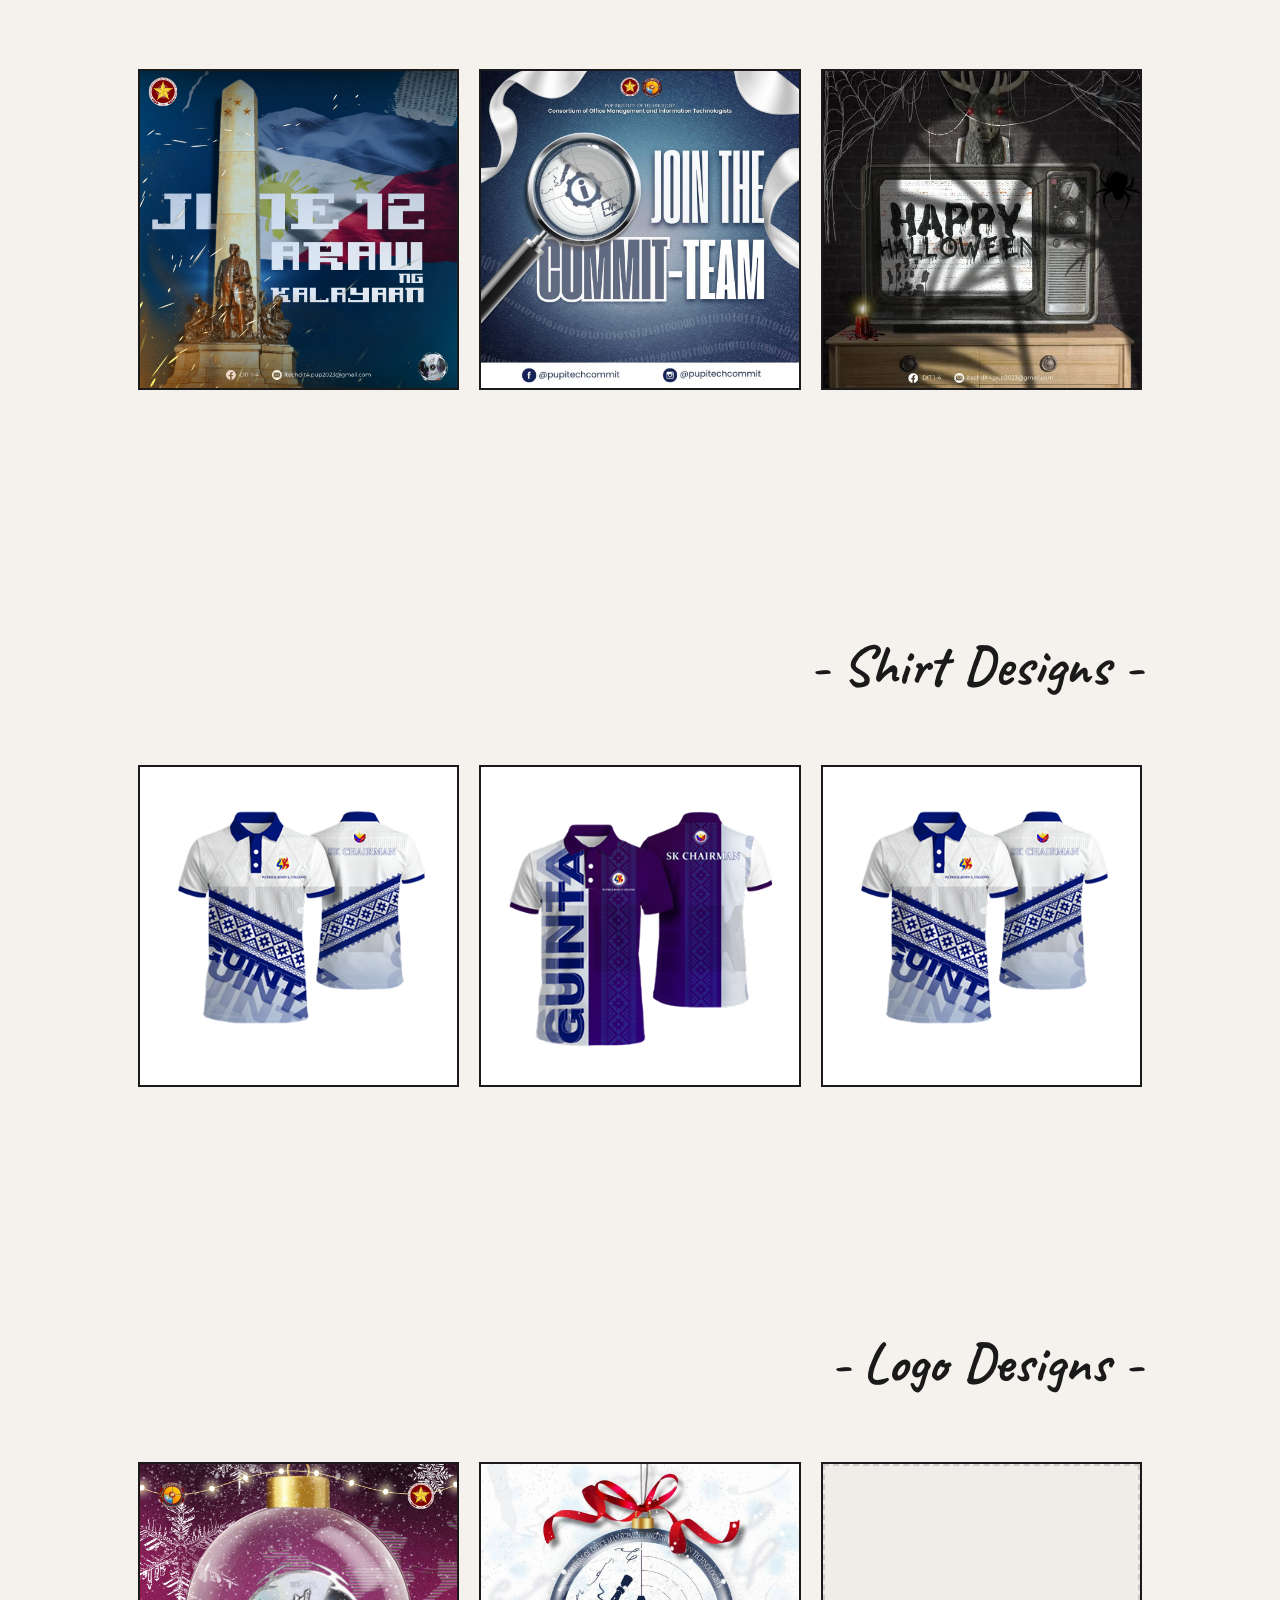
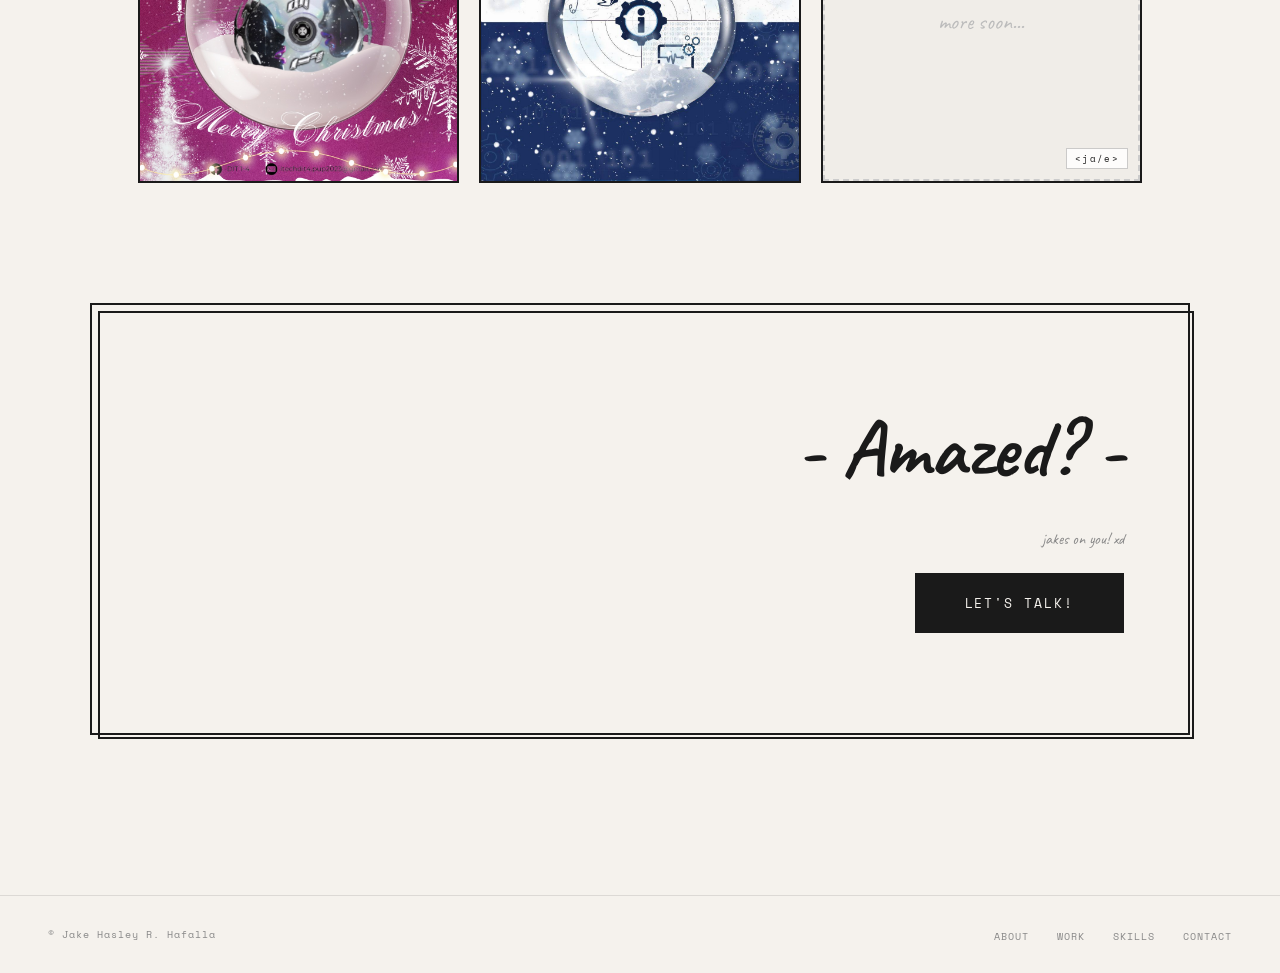
==== commit 38394550: "added favicon, vectorized logos" ====
--- a/index.html
+++ b/index.html
@@ -4,6 +4,7 @@
 <meta charset="UTF-8">
 <meta name="viewport" content="width=device-width, initial-scale=1.0">
 <title>Portifolio - Hafalla</title>
+<link rel="icon" href="images/LOGOs/logo-icon white.png">
 <link rel="preconnect" href="https://fonts.googleapis.com">
 <link rel="stylesheet" href="style.css">
 <link href="https://fonts.googleapis.com/css2?family=Caveat:wght@400;600;700&family=Space+Mono:ital,wght@0,400;0,700;1,400&family=DM+Sans:ital,opsz,wght@0,9..40,300;0,9..40,500;1,9..40,300&display=swap" rel="stylesheet">
@@ -15,14 +16,14 @@
 
      
 <div class="watermark-corner" aria-hidden="true">
-  <img src="images/logo.png" style="width: 100%; height: auto; max-width: 50px;" alt="logo">
+  <img src="images/LOGOs/logo.png" style="width: 100%; height: auto; max-width: 50px;" alt="logo">
   <span class="wm-label">© Jake Hasley R. Hafalla</span>
 </div>
 
 <nav id="main-nav">
   <!-- PNG Logo — place your logo.png in the same folder as this file -->
   <a href="#hero" class="nav-logo" id="nav-logo-link">
-    <img src="images/logo-header.png" alt="<ja/e> Logo" id="nav-logo-img"
+    <img src="images/LOGOs/logo-header.png" alt="<ja/e> Logo" id="nav-logo-img"
          onerror="this.style.display='none'; document.getElementById('nav-logo-badge').style.display='block';">
     <span class="nav-logo-badge" id="nav-logo-badge">&lt;ja/e&gt;</span>
   </a>
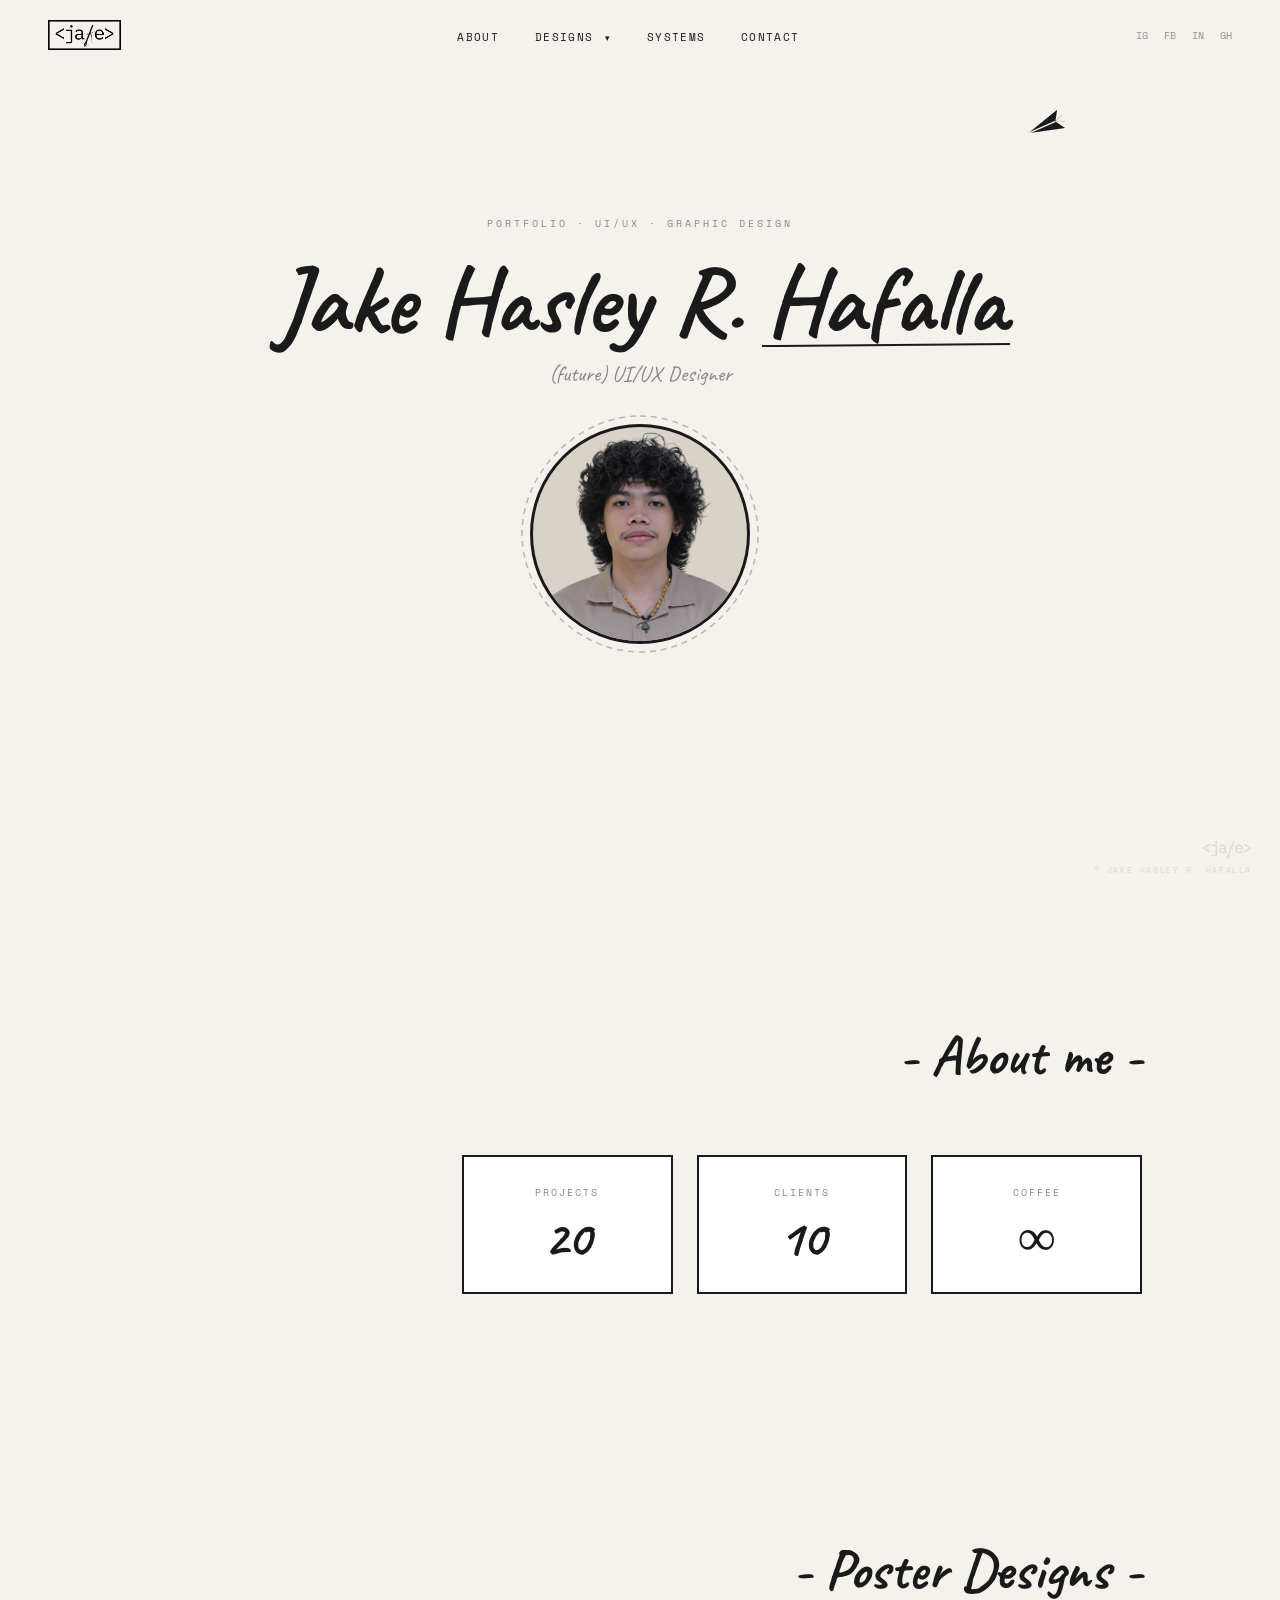
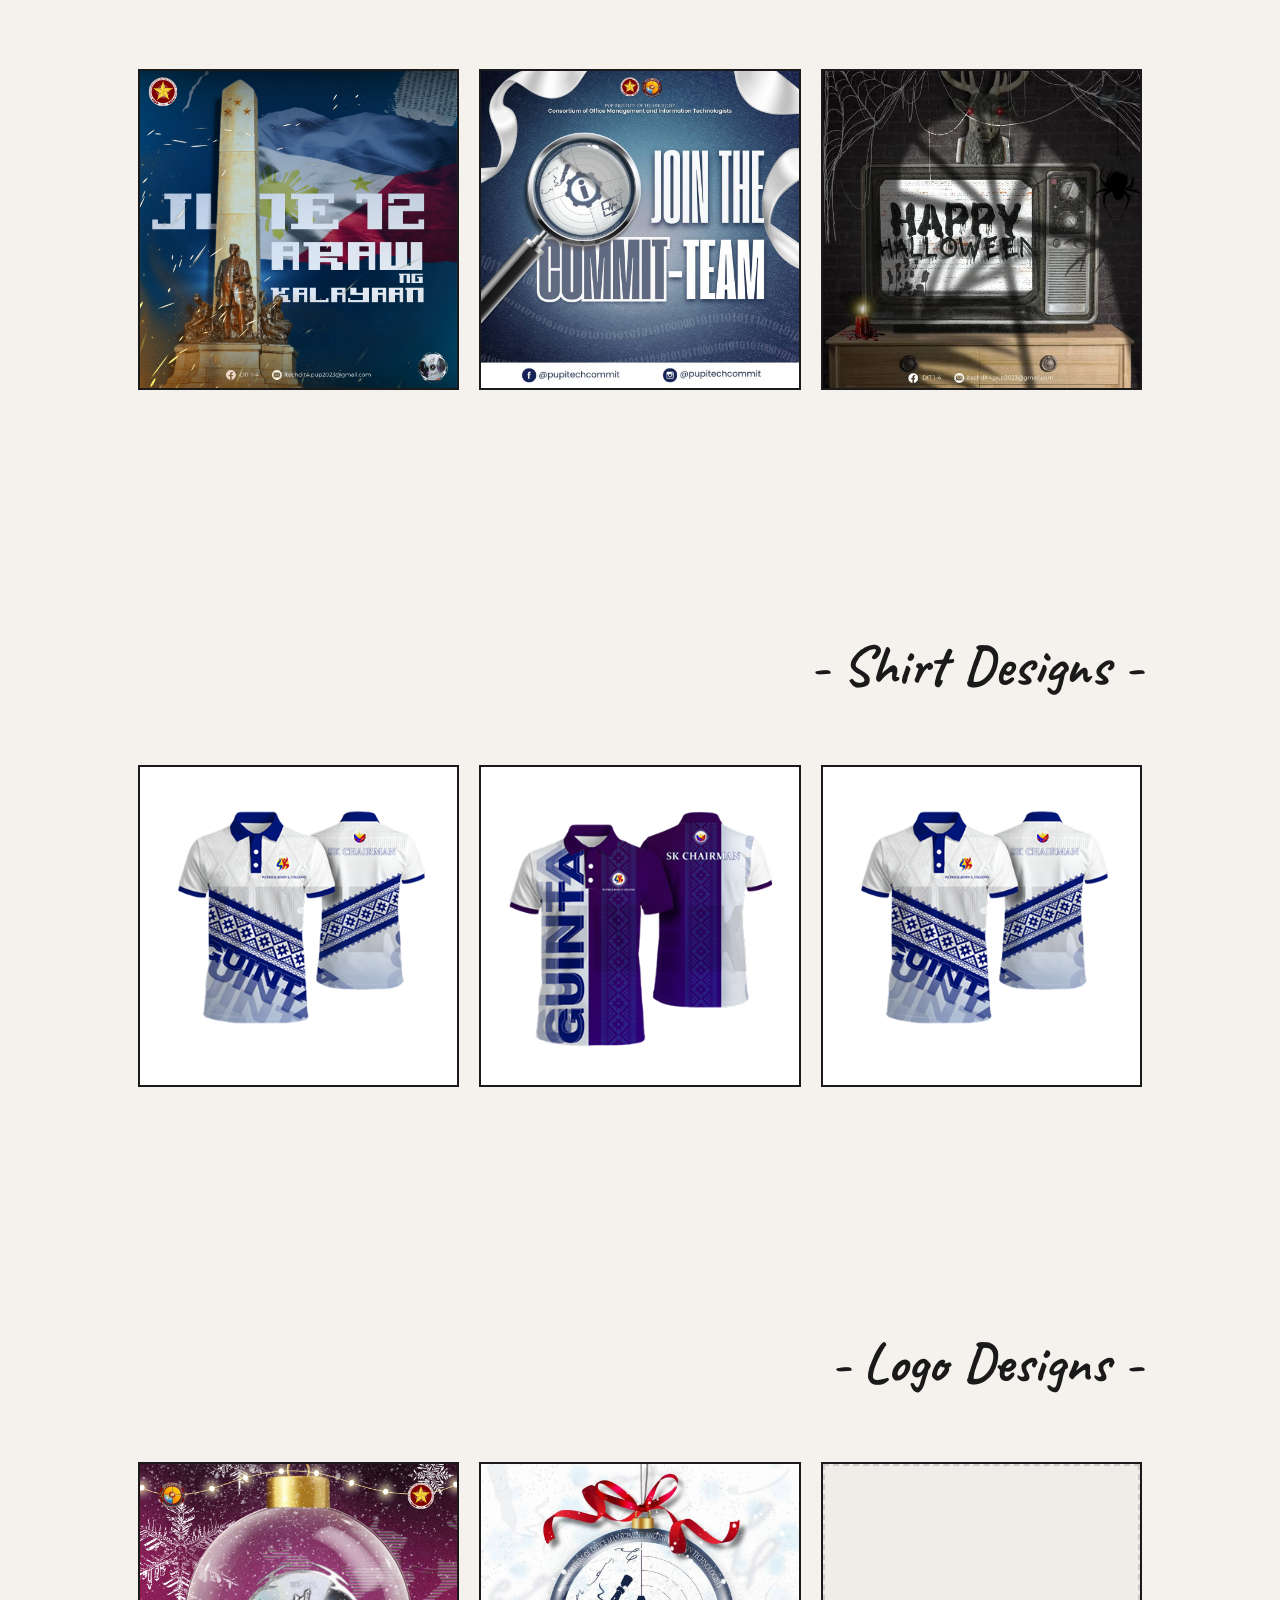
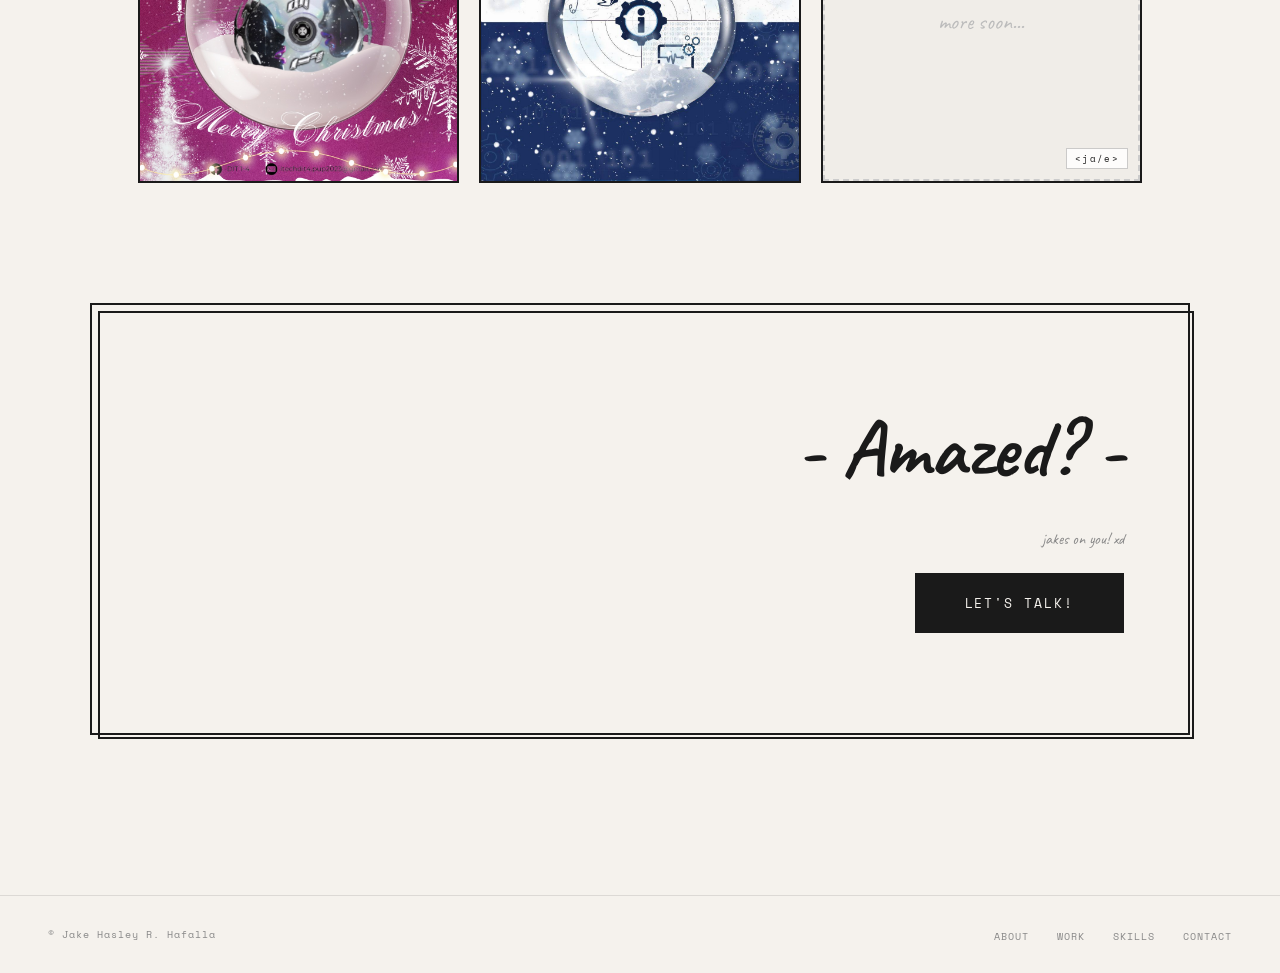
==== commit c0e7bf77: "dropdown" ====
--- a/index.html
+++ b/index.html
@@ -30,7 +30,14 @@
 
   <ul class="nav-links" id="nav-links">
     <li><a href="#about">About</a></li>
-    <li><a href="#designs">Designs</a></li>
+    <li class="has-dropdown">
+      <a href="#0" class="dropdown-trigger">Designs <span class="dropdown-arrow">▾</span></a>
+      <ul class="dropdown-menu">
+        <li><a href="#designs">Posters</a></li>
+        <li><a href="#designs">Shirts</a></li>
+        <li><a href="#designs">Logo</a></li>
+      </ul>
+    </li>
     <li><a href="#">Systems</a></li>
     <li><a href="#cta-outer">Contact</a></li>
   </ul>
--- a/style.css
+++ b/style.css
@@ -100,7 +100,6 @@
   display: none;
 }
 
-/* Nav links — fade+slide up when scrolled */
 .nav-links {
   display: flex;
   gap: 36px;
@@ -136,6 +135,77 @@
 }
 .nav-links a:hover::after {
   width: 100%;
+}
+
+.has-dropdown {
+  position: relative;
+}
+.dropdown-arrow {
+  font-size: 9px;
+  margin-left: 3px;
+}
+.dropdown-menu {
+  position: absolute;
+  top: calc(100% + 12px);
+  left: 50%;
+  transform: translateX(-50%);
+  background: var(--bg);
+  border: 2px solid var(--ink);
+  list-style: none;
+  min-width: 160px;
+  padding: 6px 0;
+  opacity: 0;
+  pointer-events: none;
+  transform: translateX(-50%) translateY(-6px);
+  transition: opacity 0.2s ease, transform 0.2s ease;
+  z-index: 600;
+}
+.dropdown-menu::before {
+  content: "";
+  position: absolute;
+  top: 4px;
+  left: 4px;
+  right: -4px;
+  bottom: -4px;
+  border: 2px solid var(--ink);
+  z-index: -1;
+}
+
+.dropdown-menu::after {
+  content: "";
+  position: absolute;
+  top: -15px; /* Covers the 12px gap + a little extra */
+  left: 0;
+  right: 0;
+  height: 20px;
+  background: transparent;
+  z-index: -1;
+}
+
+.has-dropdown:hover .dropdown-menu,
+.has-dropdown:focus-within .dropdown-menu {
+  opacity: 1;
+  pointer-events: auto;
+  transform: translateX(-50%) translateY(0);
+}
+.dropdown-menu li a {
+  display: block;
+  padding: 8px 18px;
+  font-family: "Space Mono", monospace;
+  font-size: 10px;
+  letter-spacing: 0.12em;
+  text-transform: uppercase;
+  color: var(--ink);
+  text-decoration: none;
+  white-space: nowrap;
+  transition: background 0.30s;
+}
+.dropdown-menu li a:hover {
+  background: var(--ink);
+  color: var(--bg);
+}
+.dropdown-menu li a::after {
+  display: none;
 }
 
 .nav-social {
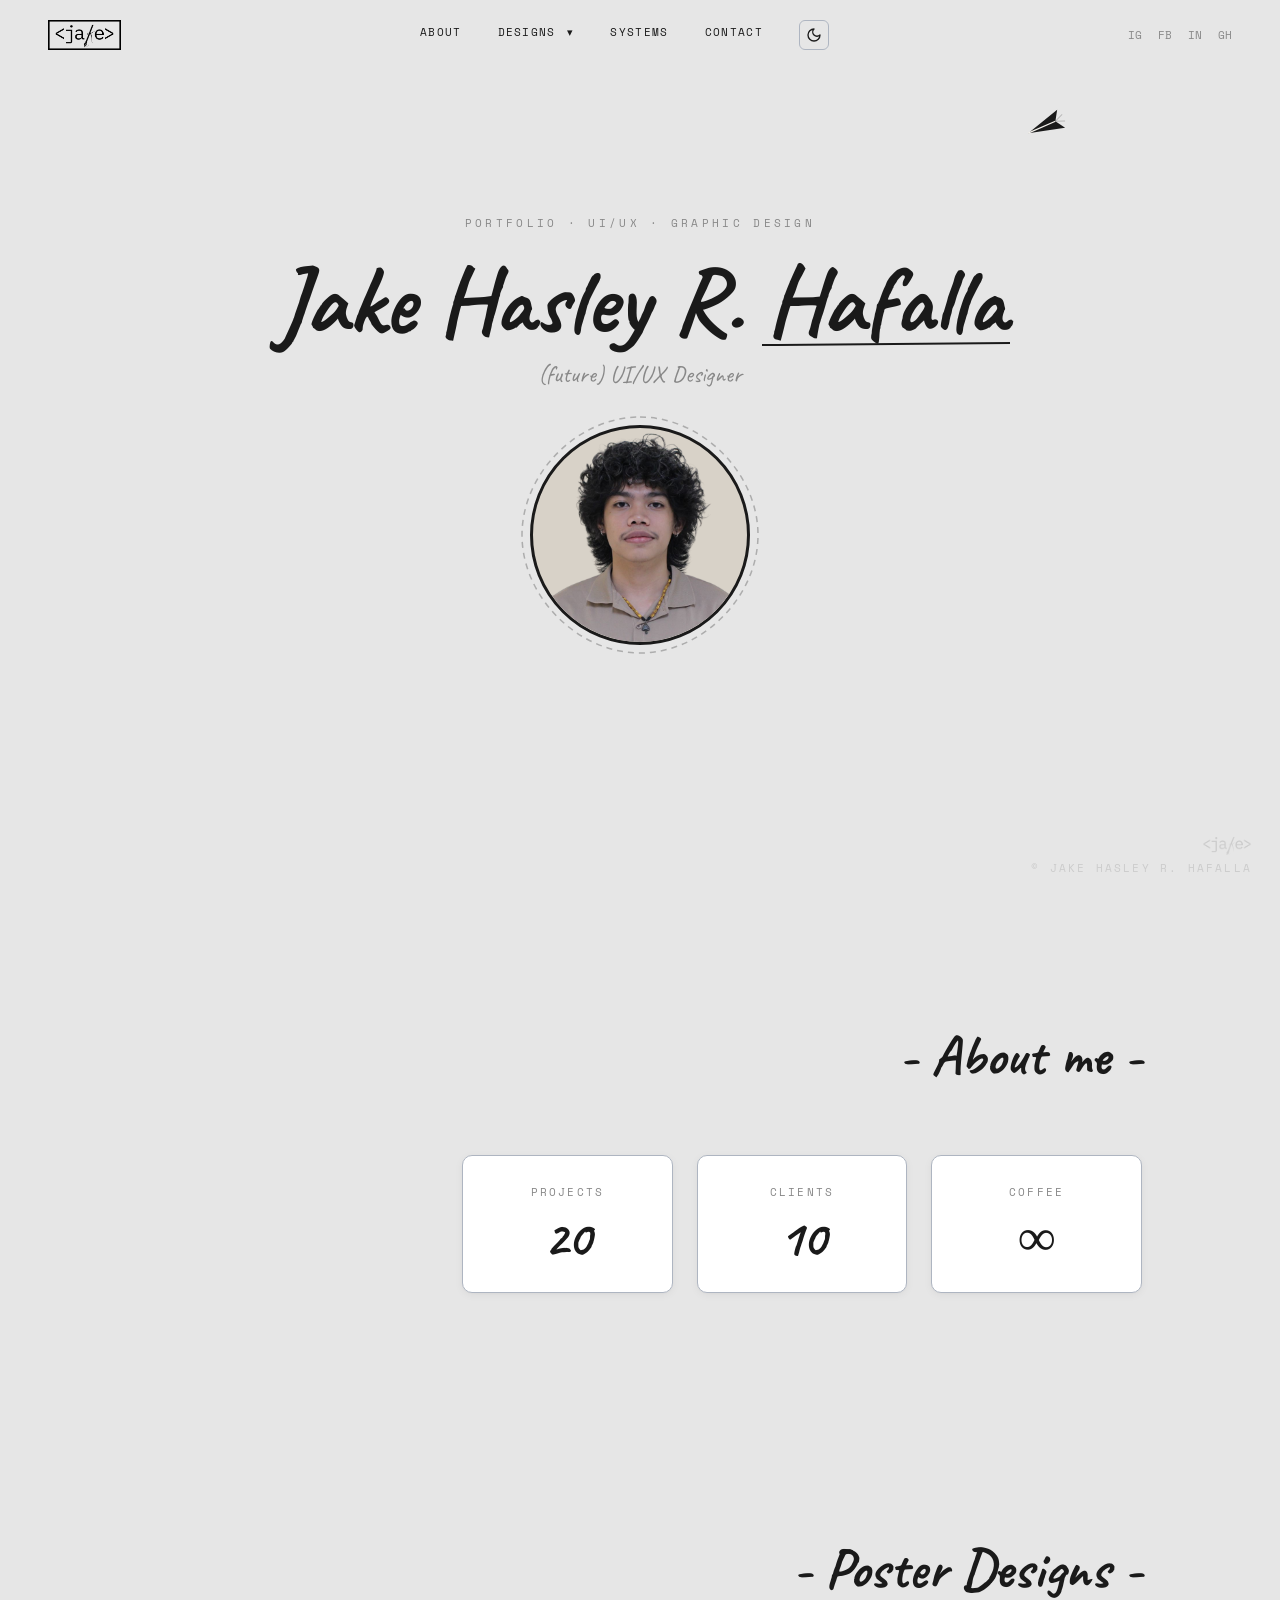
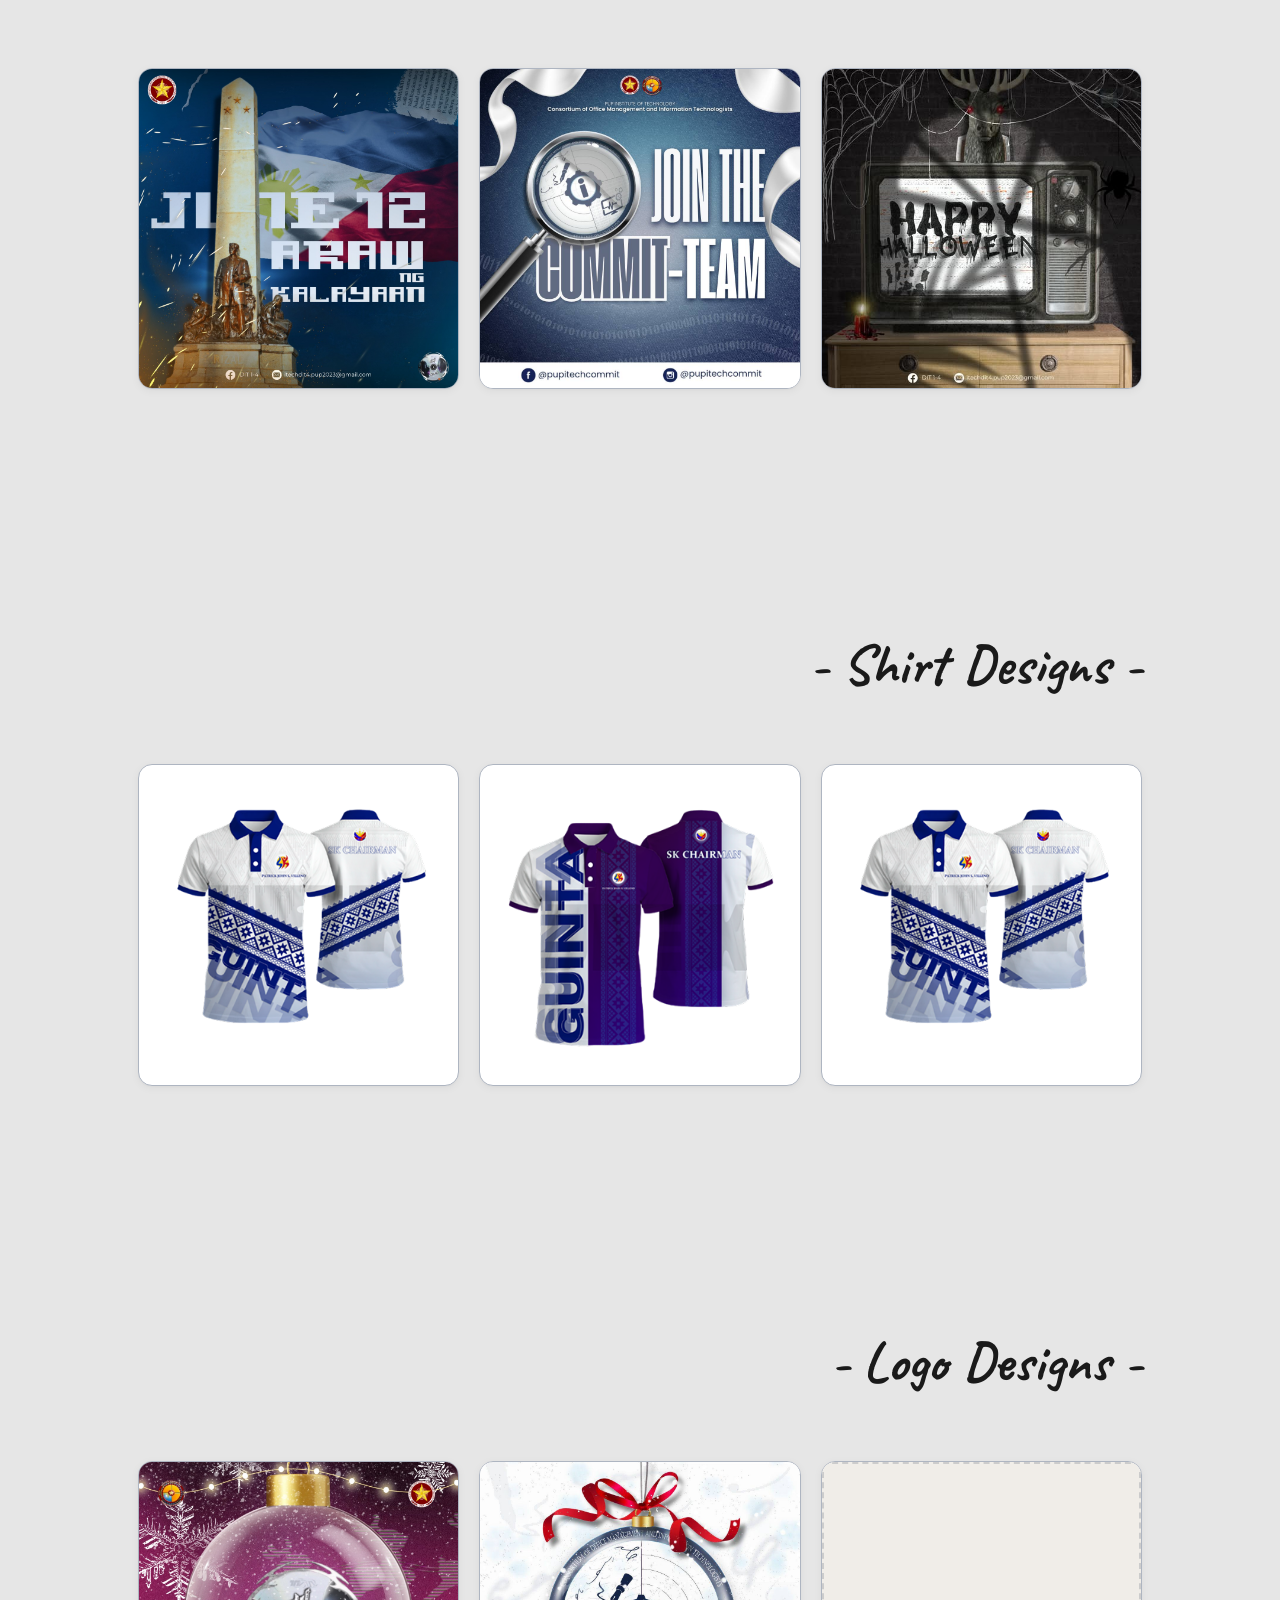
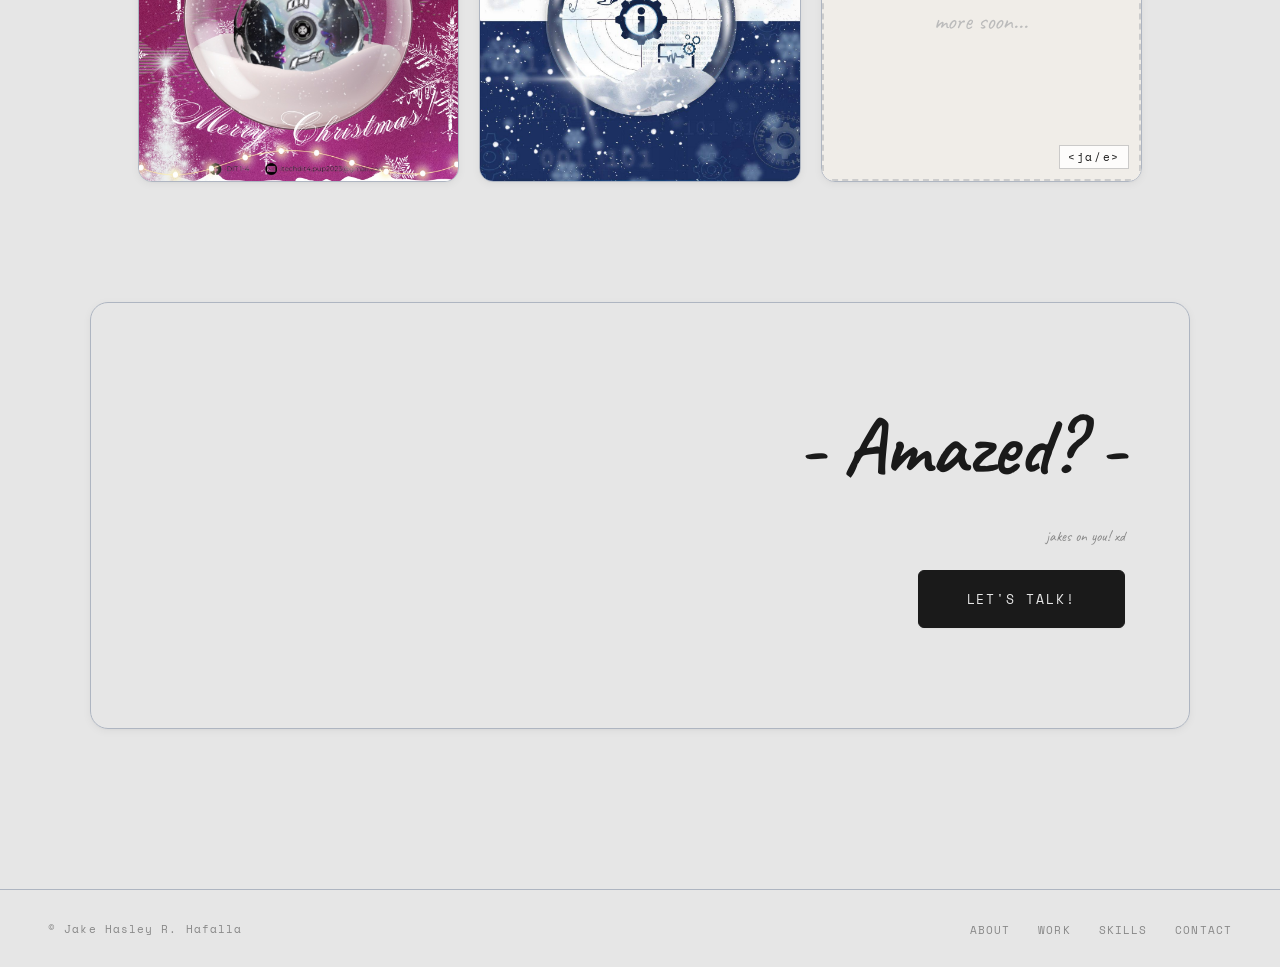
==== commit 3e4be935: "added option appearance" ====
--- a/index.html
+++ b/index.html
@@ -3,7 +3,7 @@
 <head>
 <meta charset="UTF-8">
 <meta name="viewport" content="width=device-width, initial-scale=1.0">
-<title>Portifolio - Hafalla</title>
+<title>Portfolio - Hafalla</title>
 <link rel="icon" href="images/LOGOs/logo-icon white.png">
 <link rel="preconnect" href="https://fonts.googleapis.com">
 <link rel="stylesheet" href="style.css">
@@ -28,18 +28,43 @@
     <span class="nav-logo-badge" id="nav-logo-badge">&lt;ja/e&gt;</span>
   </a>
 
+  <!-- Hamburger Menu Button -->
+  <button class="mobile-menu-btn" id="mobile-menu-btn" aria-label="Toggle menu">
+    <span class="bar"></span>
+    <span class="bar"></span>
+    <span class="bar"></span>
+  </button>
+
   <ul class="nav-links" id="nav-links">
     <li><a href="#about">About</a></li>
     <li class="has-dropdown">
       <a href="#0" class="dropdown-trigger">Designs <span class="dropdown-arrow">▾</span></a>
       <ul class="dropdown-menu">
-        <li><a href="#designs">Posters</a></li>
-        <li><a href="#designs">Shirts</a></li>
-        <li><a href="#designs">Logo</a></li>
+        <li><a href="#posters">Posters</a></li>
+        <li><a href="#shirts">Shirts</a></li>
+        <li><a href="#logos">Logo</a></li>
       </ul>
     </li>
     <li><a href="#">Systems</a></li>
     <li><a href="#cta-outer">Contact</a></li>
+    <li>
+      <button id="theme-toggle" class="theme-toggle" aria-label="Toggle Dark Mode">
+        <svg class="moon-icon" xmlns="http://www.w3.org/2000/svg" width="16" height="16" viewBox="0 0 24 24" fill="none" stroke="currentColor" stroke-width="2" stroke-linecap="round" stroke-linejoin="round">
+          <path d="M12 3a6 6 0 0 0 9 9 9 9 0 1 1-9-9Z"></path>
+        </svg>
+        <svg class="sun-icon" xmlns="http://www.w3.org/2000/svg" width="16" height="16" viewBox="0 0 24 24" fill="none" stroke="currentColor" stroke-width="2" stroke-linecap="round" stroke-linejoin="round">
+          <circle cx="12" cy="12" r="4"></circle>
+          <path d="M12 2v2"></path>
+          <path d="M12 20v2"></path>
+          <path d="m4.93 4.93 1.41 1.41"></path>
+          <path d="m17.66 17.66 1.41 1.41"></path>
+          <path d="M2 12h2"></path>
+          <path d="M20 12h2"></path>
+          <path d="m6.34 17.66-1.41 1.41"></path>
+          <path d="m19.07 4.93-1.41 1.41"></path>
+        </svg>
+      </button>
+    </li>
   </ul>
 
   <div class="nav-social">
@@ -89,7 +114,7 @@
   </div>
 </section>
 
-<section id="designs">
+<section id="posters">
   <h2 class="section-title reveal">Poster Designs</h2>
   <div class="portfolio-grid reveal">
     <div class="portfolio-card"><div class="portfolio-card-inner"><img src="images/kalayaan.jpg" alt="araw ng kalayaan" style="width: 100%; height: 100%; object-fit: contain;"></div></div>
@@ -98,7 +123,7 @@
   </div>
 </section>
 
-<section>
+<section id="shirts">
   <h2 class="section-title reveal">Shirt Designs</h2>
   <div class="portfolio-grid reveal">
     <div class="portfolio-card"><div class="portfolio-card-inner"><img src="images/GUINTA design 2.png" alt="araw ng kalayaan" style="width: 100%; height: 100%; object-fit: contain;"></div></div>
@@ -107,13 +132,13 @@
   </div>
 </section>
 
-<section id="skills">
+<section id="logos">
   <h2 class="section-title reveal">Logo Designs</h2>
   <div class="portfolio-grid reveal">
     <div class="portfolio-card"><div class="portfolio-card-inner"><img src="images/dit34.jpg" alt="araw ng kalayaan" style="width: 100%; height: 100%; object-fit: contain;"></div></div>
     <div class="portfolio-card"><div class="portfolio-card-inner"><img src="images/commit.jpg" alt="araw ng kalayaan" style="width: 100%; height: 100%; object-fit: contain;"></div></div>
     <div class="portfolio-card"><div class="portfolio-card-inner mock-logo-empty" style="border:2px dashed #ccc;">
-      <span style="font-family:'Caveat',cursive;font-size:22px;color:#bbb;">more soon...</span>
+      <span style="font-family:'Caveat',cursive;font-size:var(--text-xl);color:#bbb;">more soon...</span>
       <div class="card-tag">&lt;ja/e&gt;</div>
     </div></div>
   </div>
@@ -131,8 +156,8 @@
   <p>© Jake Hasley R. Hafalla</p>
   <ul class="footer-links">
     <li><a href="#about">About</a></li>
-    <li><a href="#work">Work</a></li>
-    <li><a href="#skills">Skills</a></li>
+    <li><a href="#posters">Work</a></li>
+    <li><a href="#logos">Skills</a></li>
     <li><a href="#cta-outer">Contact</a></li>
   </ul>
 </footer>
--- a/style.css
+++ b/style.css
@@ -1,8 +1,54 @@
 :root {
-  --bg: #f5f2ed;
+  --bg: hwb(0 90% 10%);
   --ink: #1a1a1a;
   --muted: #888;
   --card-bg: #ffffff;
+
+  /* Typography & Borders */
+  --color-border: hsl(220, 13%, 88%);
+  --color-border-strong: hsl(220, 13%, 72%);
+
+  /* Shadows */
+  --shadow-xs: 0 1px 2px rgba(0, 0, 0, 0.04);
+  --shadow-sm: 0 2px 8px rgba(0, 0, 0, 0.05), 0 1px 2px rgba(0, 0, 0, 0.03);
+  --shadow-md: 0 4px 16px rgba(0, 0, 0, 0.07), 0 2px 4px rgba(0, 0, 0, 0.04);
+  --shadow-lg: 0 8px 24px rgba(0, 0, 0, 0.09), 0 4px 8px rgba(0, 0, 0, 0.05);
+
+  /* Border radius */
+  --radius-xs: 4px;
+  --radius-sm: 6px;
+  --radius-md: 10px;
+  --radius-lg: 14px;
+  --radius-xl: 18px;
+  --radius-full: 9999px;
+
+  /* Transitions */
+  --transition-fast: 100ms ease;
+  --transition-base: 180ms ease;
+  --transition-slow: 320ms ease;
+
+  /* Type scale */
+  --text-xs: 11px;
+  --text-sm: 13px;
+  --text-base: 15px;
+  --text-md: 17px;
+  --text-lg: 20px;
+  --text-xl: 24px;
+  --text-2xl: 30px;
+  --text-3xl: 40px;
+}
+
+body.dark-mode {
+  --bg: #121212;
+  --ink: #f8f9fa;
+  --muted: #a1a1aa;
+  --card-bg: #1a1a1a;
+  --color-border: hsl(220, 13%, 20%);
+  --color-border-strong: hsl(220, 13%, 30%);
+  --shadow-xs: 0 1px 2px rgba(0, 0, 0, 0.3);
+  --shadow-sm: 0 2px 8px rgba(0, 0, 0, 0.4), 0 1px 2px rgba(0, 0, 0, 0.2);
+  --shadow-md: 0 4px 16px rgba(0, 0, 0, 0.5), 0 2px 4px rgba(0, 0, 0, 0.3);
+  --shadow-lg: 0 8px 24px rgba(0, 0, 0, 0.6), 0 4px 8px rgba(0, 0, 0, 0.4);
 }
 
 *,
@@ -21,6 +67,17 @@
   font-family: "DM Sans", sans-serif;
   overflow-x: hidden;
   
+}
+
+/* Minimum Animation Layer Enforcement */
+button, a, [role="button"] {
+  transition:
+    color var(--transition-base),
+    background-color var(--transition-base),
+    border-color var(--transition-base),
+    box-shadow var(--transition-base),
+    transform var(--transition-base),
+    opacity var(--transition-base);
 }
 
 /* ── CUSTOM CURSOR ── */
@@ -39,7 +96,56 @@
     height 0.2s;
   mix-blend-mode: multiply;
 }
-
+body.dark-mode .cursor {
+  background: #fff;
+  mix-blend-mode: difference;
+}
+
+/* ── SKELETON LOADING SCREEN ── */
+.page-skeleton {
+  position: fixed;
+  inset: 0;
+  background: var(--bg);
+  z-index: 99999;
+  display: flex;
+  flex-direction: column;
+  transition: opacity var(--transition-slow);
+}
+.page-skeleton.loaded {
+  opacity: 0;
+  pointer-events: none;
+}
+.skel-nav {
+  display: flex;
+  justify-content: space-between;
+  align-items: center;
+  padding: 20px 48px;
+}
+.skel-nav-links {
+  display: flex;
+  gap: 36px;
+}
+.skel-hero {
+  flex: 1;
+  display: flex;
+  flex-direction: column;
+  align-items: center;
+  justify-content: center;
+  padding-bottom: 10vh;
+}
+.skeleton {
+  background: linear-gradient(90deg, var(--color-border) 25%, var(--color-border-strong) 50%, var(--color-border) 75%);
+  background-size: 400% 100%;
+  animation: skeleton-shimmer 1.5s ease infinite;
+  border-radius: var(--radius-sm);
+}
+.skel-circle {
+  border-radius: 50%;
+}
+@keyframes skeleton-shimmer {
+  0% { background-position: 200% 0; }
+  100% { background-position: -200% 0; }
+}
 
 /* ── WATERMARK — bottom-right corner ── */
 .watermark-corner {
@@ -56,9 +162,14 @@
   gap: 5px;
 }
 
+body.dark-mode .nav-logo img,
+body.dark-mode .watermark-corner img {
+  filter: invert(1) brightness(0.9);
+}
+
 .watermark-corner .wm-label {
   font-family: "Space Mono", monospace;
-  font-size: 8px;
+  font-size: var(--text-xs);
   letter-spacing: 0.2em;
   text-transform: uppercase;
   color: var(--ink);
@@ -91,7 +202,7 @@
 /* Fallback text badge — shown when PNG is missing */
 .nav-logo-badge {
   font-family: "Space Mono", monospace;
-  font-size: 13px;
+  font-size: var(--text-sm);
   font-weight: 700;
   color: var(--ink);
   border: 2px solid var(--ink);
@@ -115,7 +226,7 @@
 }
 .nav-links a {
   font-family: "Space Mono", monospace;
-  font-size: 11px;
+  font-size: var(--text-xs);
   letter-spacing: 0.12em;
   text-transform: uppercase;
   color: var(--ink);
@@ -137,11 +248,65 @@
   width: 100%;
 }
 
+/* Theme Toggle Button */
+.theme-toggle {
+  background: transparent;
+  border: 1px solid var(--color-border-strong);
+  color: var(--ink);
+  width: 30px;
+  height: 30px;
+  border-radius: var(--radius-sm);
+  cursor: pointer;
+  display: flex;
+  align-items: center;
+  justify-content: center;
+}
+.theme-toggle:hover {
+  background: var(--ink);
+  color: var(--bg);
+}
+.theme-toggle .sun-icon {
+  display: none;
+}
+body.dark-mode .theme-toggle .sun-icon {
+  display: block;
+}
+body.dark-mode .theme-toggle .moon-icon {
+  display: none;
+}
+
+/* Mobile Menu Button */
+.mobile-menu-btn {
+  display: none;
+  background: none;
+  border: none;
+  cursor: pointer;
+  padding: 8px;
+  z-index: 600;
+}
+.mobile-menu-btn .bar {
+  display: block;
+  width: 24px;
+  height: 2px;
+  margin: 5px auto;
+  background-color: var(--ink);
+  transition: all var(--transition-base);
+}
+.mobile-menu-btn.is-active .bar:nth-child(1) {
+  transform: translateY(7px) rotate(45deg);
+}
+.mobile-menu-btn.is-active .bar:nth-child(2) {
+  opacity: 0;
+}
+.mobile-menu-btn.is-active .bar:nth-child(3) {
+  transform: translateY(-7px) rotate(-45deg);
+}
+
 .has-dropdown {
   position: relative;
 }
 .dropdown-arrow {
-  font-size: 9px;
+  font-size: var(--text-xs);
   margin-left: 3px;
 }
 .dropdown-menu {
@@ -150,25 +315,17 @@
   left: 50%;
   transform: translateX(-50%);
   background: var(--bg);
-  border: 2px solid var(--ink);
+  border: 1px solid var(--color-border-strong);
+  border-radius: var(--radius-md);
+  box-shadow: var(--shadow-md);
   list-style: none;
   min-width: 160px;
   padding: 6px 0;
   opacity: 0;
   pointer-events: none;
   transform: translateX(-50%) translateY(-6px);
-  transition: opacity 0.2s ease, transform 0.2s ease;
+  transition: opacity var(--transition-base), transform var(--transition-base);
   z-index: 600;
-}
-.dropdown-menu::before {
-  content: "";
-  position: absolute;
-  top: 4px;
-  left: 4px;
-  right: -4px;
-  bottom: -4px;
-  border: 2px solid var(--ink);
-  z-index: -1;
 }
 
 .dropdown-menu::after {
@@ -192,7 +349,7 @@
   display: block;
   padding: 8px 18px;
   font-family: "Space Mono", monospace;
-  font-size: 10px;
+  font-size: var(--text-xs);
   letter-spacing: 0.12em;
   text-transform: uppercase;
   color: var(--ink);
@@ -215,7 +372,7 @@
 }
 .nav-social a {
   font-family: "Space Mono", monospace;
-  font-size: 10px;
+  font-size: var(--text-xs);
   color: var(--ink);
   text-decoration: none;
   opacity: 0.45;
@@ -247,7 +404,7 @@
 }
 .hero-tag {
   font-family: "Space Mono", monospace;
-  font-size: 10px;
+  font-size: var(--text-xs);
   letter-spacing: 0.3em;
   text-transform: uppercase;
   color: var(--muted);
@@ -280,7 +437,7 @@
 }
 .hero-subtitle {
   font-family: "Caveat", cursive;
-  font-size: 22px;
+  font-size: var(--text-xl);
   color: var(--muted);
   margin-top: 8px;
   opacity: 0;
@@ -314,7 +471,7 @@
 }
 .hero-photo-placeholder {
   font-family: "Caveat", cursive;
-  font-size: 15px;
+  font-size: var(--text-base);
   color: #888;
   text-align: center;
   padding: 20px;
@@ -327,6 +484,12 @@
   height: calc(100% + 36px);
   z-index: 1;
   animation: spinDash 40s linear infinite;
+}
+.hero-ring-svg path {
+  stroke: var(--ink);
+}
+body.dark-mode .hero-photo-circle {
+  background: #2d2d2d;
 }
 
 /* ── SECTIONS ── */
@@ -364,21 +527,21 @@
 }
 .stat-card {
   background: var(--card-bg);
-  border: 2px solid var(--ink);
+  border: 1px solid var(--color-border-strong);
+  border-radius: var(--radius-md);
+  box-shadow: var(--shadow-sm);
   padding: 28px 20px;
   text-align: center;
-  transition:
-    transform 0.2s ease,
-    box-shadow 0.2s ease;
+  transition: transform var(--transition-base), box-shadow var(--transition-base);
   cursor: none;
 }
 .stat-card:hover {
-  transform: translate(-4px, -4px);
-  box-shadow: 6px 6px 0 var(--ink);
+  transform: translateY(-2px);
+  box-shadow: var(--shadow-md);
 }
 .stat-label {
   font-family: "Space Mono", monospace;
-  font-size: 10px;
+  font-size: var(--text-xs);
   letter-spacing: 0.2em;
   text-transform: uppercase;
   color: var(--muted);
@@ -399,18 +562,18 @@
 }
 .portfolio-card {
   background: var(--card-bg);
-  border: 2px solid var(--ink);
+  border: 1px solid var(--color-border-strong);
+  border-radius: var(--radius-lg);
+  box-shadow: var(--shadow-sm);
   aspect-ratio: 2/2;
   overflow: hidden;
   position: relative;
   cursor: none;
-  transition:
-    transform 0.25s ease,
-    box-shadow 0.25s ease;
+  transition: transform var(--transition-base), box-shadow var(--transition-base);
 }
 .portfolio-card:hover {
-  transform: translate(-5px, -5px) rotate(-0.5deg);
-  box-shadow: 8px 8px 0 var(--ink);
+  transform: translateY(-4px) rotate(-0.5deg);
+  box-shadow: var(--shadow-lg);
   z-index: 10;
 }
 .portfolio-card-inner {
@@ -424,18 +587,26 @@
 
 .mock-logo-empty {
   background: #f0ede8;
+}
+body.dark-mode .mock-logo-empty {
+  background: #2a2a2a;
 }
 .card-tag {
   position: absolute;
   bottom: 10px;
   right: 10px;
   font-family: "Space Mono", monospace;
-  font-size: 9px;
+  font-size: var(--text-xs);
   letter-spacing: 0.15em;
   background: rgba(255, 255, 255, 0.85);
   padding: 3px 8px;
   color: var(--ink);
   border: 1px solid rgba(0, 0, 0, 0.2);
+}
+body.dark-mode .card-tag {
+  background: rgba(30, 30, 30, 0.85);
+  color: var(--ink);
+  border-color: rgba(255, 255, 255, 0.2);
 }
 
 /* ── CTA ── */
@@ -447,28 +618,20 @@
 #cta {
   text-align: right;
   padding: 100px 64px;
-  border: 2px solid var(--ink);
-  position: relative;
-}
-#cta::before {
-  content: "";
-  position: absolute;
-  top: 6px;
-  left: 6px;
-  right: -6px;
-  bottom: -6px;
-  border: 2px solid var(--ink);
-  z-index: -1;
+  border: 1px solid var(--color-border-strong);
+  border-radius: var(--radius-xl);
+  box-shadow: var(--shadow-sm);
+  position: relative;
 }
 .cta-eyebrow {
   font-family: "Caveat", cursive;
-  font-size: 18px;
+  font-size: var(--text-md);
   color: var(--muted);
   margin-bottom: 8px;
 }
 .cta-sub {
   font-family: "Caveat", cursive;
-  font-size: 16px;
+  font-size: var(--text-base);
   color: var(--muted);
   margin-bottom: 24px;
 }
@@ -484,22 +647,19 @@
   background: var(--ink);
   color: var(--bg);
   font-family: "Space Mono", monospace;
-  font-size: 13px;
+  font-size: var(--text-sm);
   letter-spacing: 0.15em;
   text-transform: uppercase;
   padding: 18px 48px;
   text-decoration: none;
-  border: 2px solid var(--ink);
-  transition:
-    transform 0.2s ease,
-    box-shadow 0.2s ease,
-    background 0.2s,
-    color 0.2s;
+  border: 1px solid var(--ink);
+  border-radius: var(--radius-sm);
+  box-shadow: var(--shadow-xs);
   cursor: none;
 }
 .btn-talk:hover {
-  transform: translate(-4px, -4px);
-  box-shadow: 6px 6px 0 var(--ink);
+  transform: translateY(-2px);
+  box-shadow: var(--shadow-md);
   background: var(--bg);
   color: var(--ink);
 }
@@ -510,12 +670,12 @@
   display: flex;
   justify-content: space-between;
   align-items: center;
-  border-top: 1.5px solid rgba(0, 0, 0, 0.1);
+  border-top: 1px solid var(--color-border-strong);
   margin-top: 80px;
 }
 footer p {
   font-family: "Space Mono", monospace;
-  font-size: 10px;
+  font-size: var(--text-xs);
   letter-spacing: 0.1em;
   color: var(--muted);
 }
@@ -526,7 +686,7 @@
 }
 .footer-links a {
   font-family: "Space Mono", monospace;
-  font-size: 10px;
+  font-size: var(--text-xs);
   letter-spacing: 0.1em;
   text-transform: uppercase;
   color: var(--muted);
@@ -572,6 +732,38 @@
 @media (max-width: 768px) {
   nav {
     padding: 16px 24px;
+    background: var(--bg);
+  }
+  .skel-nav {
+    padding: 16px 24px;
+  }
+  .skel-nav-links {
+    display: none;
+  }
+  .mobile-menu-btn {
+    display: block;
+  }
+  .nav-links {
+    position: absolute;
+    top: 100%;
+    left: 0;
+    width: 100%;
+    background: var(--bg);
+    flex-direction: column;
+    padding: 24px 0;
+    border-bottom: 1px solid var(--color-border-strong);
+    box-shadow: var(--shadow-sm);
+    opacity: 0;
+    pointer-events: none;
+    transform: translateY(-10px);
+  }
+  .nav-links.mobile-open {
+    opacity: 1 !important;
+    pointer-events: auto !important;
+    transform: translateY(0) !important;
+  }
+  .nav-social {
+    display: none; /* Hide social icons to keep mobile menu neat */
   }
   section {
     padding: 80px 24px;
